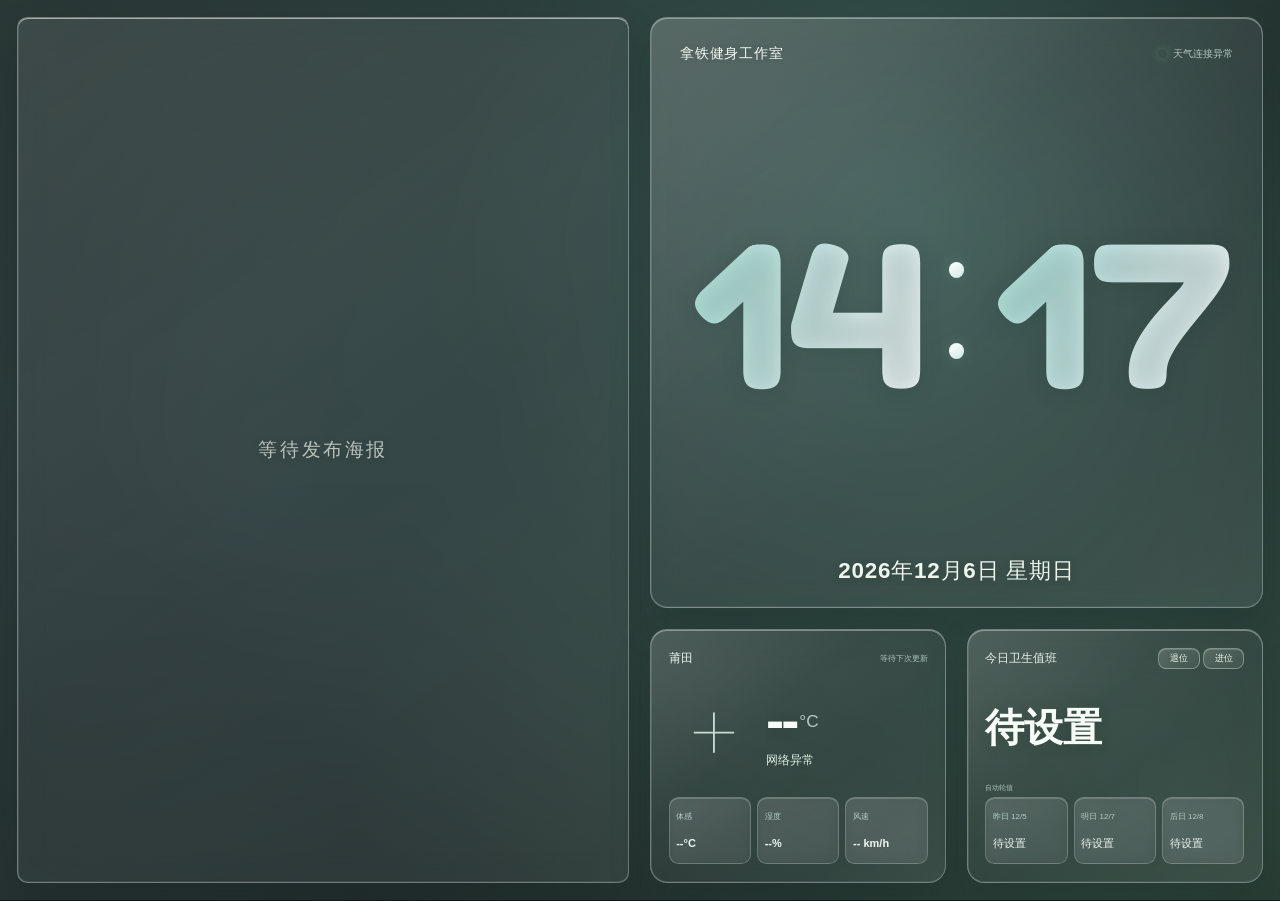
==== index.html @ dfe9157a "Add files via upload Deploy Latte TV Screen V2.10.6" ====
<!doctype html>
<html lang="zh-CN">
<head>
<meta charset="utf-8">
<meta name="viewport" content="width=device-width,initial-scale=1,viewport-fit=cover">
<meta name="theme-color" content="#000000">
<title>拿铁健身工作室 · V2.10.6 GitHub版</title>
<style>
    @font-face {
      font-family: "Fredoka Embedded";
      src: url("[data-uri]") format("truetype-variations");
      font-style: normal;
      font-weight: 300 700;
      font-display: block;
    }
:root {
 --bg:#000; --panel:#0e0e11; --raised:#111114; --surface:#1a1a1e;
 --line:rgba(245,245,247,.09); --text:#f0f0f3; --secondary:#b5b5be;
 --muted:#797982; --success:#30d158; --blue-soft:#50a5ff;
 --outer-pad:clamp(12px,1.35vw,24px); --screen-gap:clamp(16px,1.65vw,24px); --card-radius:clamp(10px,1.35vw,26px);
}
* {box-sizing:border-box}
html,body {width:100%;height:100%;margin:0;background:var(--bg);color:var(--text);overflow:hidden;font-family:-apple-system,BlinkMacSystemFont,'SF Pro Display','PingFang SC','Microsoft YaHei',Arial,sans-serif;font-variant-numeric:tabular-nums;-webkit-font-smoothing:antialiased;}
/* Grid columns avoid WebView flex sizing swallowing the poster-to-clock gap. */
.screen {height:100vh;width:100vw;display:grid;grid-template-columns:var(--poster-column,37%) minmax(0,1fr);gap:var(--screen-gap);padding:var(--outer-pad);overflow:hidden;background:#000}
.poster-panel {width:100%;height:100%;min-width:0;min-height:0;position:relative;overflow:hidden;background:#0d0d10;border:1px solid rgba(246,246,250,.17);border-radius:clamp(9px,.82vw,16px)}
.poster-panel::after {content:"";position:absolute;inset:0;pointer-events:none;border-radius:inherit;box-shadow:inset 0 0 0 1px rgba(255,255,255,.015)}
.poster-image{display:none;width:100%;height:100%;object-fit:contain;object-position:center;background:#09090b}
.poster-empty{width:100%;height:100%;display:flex;align-items:center;justify-content:center;font-size:clamp(13px,1.45vw,24px);font-weight:400;letter-spacing:.14em;color:#66666e}
.dashboard {flex:1;min-width:0;min-height:0;display:grid;grid-template-rows:minmax(0,7fr) minmax(0,3fr);gap:var(--screen-gap);padding:0;}
.panel{min-width:0;min-height:0;overflow:hidden;border-radius:var(--card-radius);background:var(--raised);border:1px solid var(--line);box-shadow:inset 0 1px 0 rgba(255,255,255,.02)}
.time-panel{display:grid;grid-template-rows:minmax(27px,auto) minmax(0,1fr) minmax(26px,auto);gap:clamp(4px,.75vh,12px);padding:clamp(13px,1.7vw,34px) clamp(12px,2.25vw,43px);background:radial-gradient(ellipse at 40% 46%,rgba(27,105,219,.11),transparent 57%),linear-gradient(143deg,#090d15 0%,#030407 100%);border-color:rgba(97,175,255,.17)}
.time-head{display:flex;align-items:center;justify-content:space-between;gap:6px;min-width:0;min-height:0}
.brand{font-size:clamp(12px,1.12vw,22px);font-weight:580;letter-spacing:.04em;white-space:nowrap;overflow:hidden;text-overflow:ellipsis;color:#dde4ee}
.status{display:flex;align-items:center;justify-content:flex-end;gap:clamp(5px,.5vw,11px);min-width:0;color:#989ca6;font-size:clamp(9px,.79vw,15px);white-space:nowrap}
.status-dot{width:clamp(7px,.67vw,13px);height:clamp(7px,.67vw,13px);min-width:clamp(7px,.67vw,13px);min-height:clamp(7px,.67vw,13px);display:block;flex:0 0 auto;border-radius:50%;background:var(--success)}
.clock-display{min-width:0;min-height:0;height:100%;width:100%;display:grid;grid-template-columns:minmax(0,1fr) clamp(14px,3.6vw,60px) minmax(0,1fr);align-items:center;gap:clamp(1px,.25vw,8px)}
.fit-box {min-height:0;min-width:0;display:flex;align-items:center;overflow:hidden}
.clock-number-box{height:100%;justify-content:center;overflow:visible}
.clock-number{font-family:'Fredoka Embedded','Arial Rounded MT Bold',Arial,sans-serif;font-weight:700;font-variation-settings:"wdth" 118,"wght" 700;letter-spacing:0;line-height:.88;padding:.04em .055em;-webkit-background-clip:text;background-clip:text;-webkit-text-fill-color:transparent;text-shadow:0 0 25px rgba(63,161,255,.08);font-feature-settings:"tnum" 1,"kern" 0}
.clock-hour{background-image:linear-gradient(110deg,#2d7cfe 9%,#55b2ff 64%,#a0efff 100%)}
.clock-minute{background-image:linear-gradient(110deg,#2c7bfb 5%,#499fff 62%,#9cecff 100%)}
.clock-colon{height:32%;min-height:32px;display:flex;flex-direction:column;align-items:center;justify-content:space-around;gap:10px;overflow:visible;align-self:center}
.clock-colon span{--s:clamp(8px,1.23vw,25px);width:var(--s);height:var(--s);min-width:var(--s);min-height:var(--s);display:block;flex:0 0 var(--s);border-radius:50%;background:linear-gradient(140deg,#fff 5%,#d6f6ff 50%,#80dbff 100%);box-shadow:0 0 15px rgba(99,210,255,.16)}
.time-date{min-width:0;min-height:0;display:flex;align-items:flex-end;justify-content:center}
.date-line{font-size:clamp(14px,1.75vw,36px);font-weight:550;color:#c7cdd8;white-space:nowrap;letter-spacing:.035em;text-align:center}
.bottom-grid{display:grid;min-width:0;min-height:0;grid-template-columns:minmax(0,1fr) minmax(0,1fr);gap:var(--screen-gap)}
.weather-panel,.duty-panel{display:grid;min-width:0;min-height:0;padding:clamp(10px,1.35vw,26px);background:#111114}
.weather-panel{grid-template-rows:minmax(21px,21px) minmax(0,1fr) minmax(47px,31%);gap:4px}
.weather-head{display:flex;align-items:center;justify-content:space-between;min-width:0;gap:6px}
.city{font-size:clamp(10px,.96vw,18px);color:#c7c7ce;font-weight:540;white-space:nowrap}
.weather-update{font-size:clamp(7px,.64vw,12px);color:var(--muted);white-space:nowrap}
.weather-body{display:grid;min-width:0;min-height:0;grid-template-columns:minmax(36px,.72fr) minmax(0,1.28fr);gap:clamp(3px,.5vw,15px);align-items:center;overflow:hidden}
.weather-symbol{height:100%;display:grid;place-items:center;min-width:0;min-height:0;color:#ced2de;opacity:.90}
.weather-symbol svg{height:clamp(33px,5.4vw,100px);max-height:90%;width:90%;display:block;stroke:currentColor;fill:none;stroke-width:1.65;stroke-linecap:round;stroke-linejoin:round;vector-effect:non-scaling-stroke}
.weather-primary{min-width:0;min-height:0;display:grid;grid-template-rows:minmax(0,1.4fr) minmax(18px,.6fr)}
.temperature-row{display:flex;gap:clamp(2px,.2vw,5px);min-width:0;min-height:0;align-items:center;overflow:hidden}
.temperature-box{min-width:0;min-height:0;height:100%;flex:0 1 auto;overflow:visible}
.temperature{font-size:clamp(32px,4.25vw,90px);font-weight:650;letter-spacing:-.05em;white-space:nowrap;line-height:1;color:#eeeef2}
.temp-unit-box{height:100%;min-width:0;align-items:center;overflow:visible}
.temp-unit{font-size:clamp(11px,1.34vw,25px);color:#90909b}
.weather-text-box{align-items:center;overflow:visible}
.weather-text{font-size:clamp(10px,.95vw,18px);font-weight:530;white-space:nowrap;color:#d3d3d8}
.weather-meta{min-width:0;min-height:0;display:grid;grid-template-columns:repeat(3,minmax(0,1fr));gap:clamp(4px,.48vw,11px)}
.meta-card,.next-card{background:#1a1a1e;border:1px solid rgba(255,255,255,.055);border-radius:clamp(7px,.75vw,15px);min-width:0;min-height:0;overflow:hidden}
.meta-card{display:grid;grid-template-rows:1fr 1.15fr;gap:1px;padding:clamp(4px,.52vw,11px)}
.meta-title-box,.meta-value-box,.next-day-box,.next-name-box{min-width:0;min-height:0;align-items:center;overflow:visible}
.meta-title,.next-day{color:#898992;white-space:nowrap;font-size:clamp(6px,.62vw,11px);line-height:1}
.meta-value,.next-name{color:#e7e7eb;white-space:nowrap;font-weight:590;font-size:clamp(8px,.86vw,15px);line-height:1}
.duty-panel{grid-template-rows:minmax(21px,21px) minmax(0,1fr) minmax(47px,31%);gap:4px}
.duty-head{min-width:0;min-height:0;display:grid;grid-template-columns:minmax(0,1fr) minmax(86px,.39fr);gap:clamp(4px,.55vw,10px);align-items:center}
.duty-label-box{overflow:visible;align-items:center}
.duty-label{font-size:clamp(9px,.9vw,17px);white-space:nowrap;color:#c4c4cc;font-weight:540}
.duty-control-box{height:100%;width:100%}
.duty-controls{width:100%;height:100%;display:grid;grid-template-columns:repeat(2,minmax(0,1fr));gap:clamp(3px,.25vw,6px);align-items:center}
.duty-btn{width:100%;min-width:0;height:clamp(19px,2.4vh,31px);border:1px solid rgba(255,255,255,.12);border-radius:clamp(6px,.62vw,12px);background:rgba(255,255,255,.05);color:#b9b9c1;font-family:inherit;font-size:clamp(9px,.72vw,13px);font-weight:540;line-height:1;white-space:nowrap;cursor:pointer}
.duty-btn:focus-visible,.duty-btn:focus{outline:2px solid #469dff;outline-offset:1px;background:#1e2b3c}
.duty-center{min-width:0;min-height:0;display:grid;grid-template-rows:minmax(0,1fr) minmax(10px,auto)}
.duty-name-box{overflow:visible;align-items:center}
.duty-name{font-size:clamp(27px,3.05vw,66px);font-weight:640;color:#f1f1f3;white-space:nowrap;line-height:1}
.duty-mode-box{overflow:visible;align-items:center}
.duty-mode{font-size:clamp(7px,.58vw,11px);color:var(--muted);white-space:nowrap}
.duty-next{min-width:0;min-height:0;display:grid;grid-template-columns:repeat(3,minmax(0,1fr));gap:clamp(4px,.4vw,9px)}
.next-card{display:grid;grid-template-rows:1fr 1.15fr;gap:1px;padding:clamp(4px,.52vw,11px)}


.rotation-line{min-width:0;min-height:0;display:flex;align-items:center;color:#777983;font-size:clamp(7px,.55vw,10px);white-space:nowrap;overflow:hidden;text-overflow:ellipsis}
/* Fit original data-fit nodes without assuming aspect-ratio support on Android TV. */
[data-fit]{display:block;max-width:100%;line-height:1;white-space:nowrap}
.settings-overlay[hidden]{display:none!important}
.settings-overlay{position:fixed;z-index:99;inset:0;background:rgba(0,0,0,.68);display:flex;align-items:center;justify-content:center;backdrop-filter:blur(5px)}
.settings-dialog{width:min(460px,80vw);padding:26px;border:1px solid #3d3e49;border-radius:22px;background:#17171c;box-shadow:0 18px 70px #000d;display:grid;gap:11px}
.settings-title{font-size:23px;font-weight:650;margin-bottom:9px}.settings-subtitle{color:#93939c;font-size:13px;line-height:1.6;margin:0 0 8px}
.settings-btn{font:inherit;color:#eeeef3;background:#24252b;border:1px solid #3b3c45;border-radius:12px;padding:13px 12px;font-size:17px;cursor:pointer;text-align:center}
.settings-btn:focus-visible,.settings-btn:focus{outline:2px solid #499eff;background:#1c344c}
#posterUpload{position:absolute;opacity:0;pointer-events:none;width:1px;height:1px}
.preview-handle{position:fixed;z-index:20;top:10px;right:10px;opacity:0;transition:opacity .18s;pointer-events:none;border:1px solid #56606c;background:#1d2633ee;color:#e9f1ff;font:500 12px inherit;border-radius:8px;padding:8px 12px;cursor:pointer}
body:hover .preview-handle, .preview-handle:focus{opacity:1;pointer-events:auto}
.toast{position:fixed;z-index:120;left:50%;bottom:22px;transform:translateX(-50%);padding:10px 17px;background:#25252c;color:#fff;border:1px solid #4e4e57;border-radius:10px;font-size:13px;opacity:0;pointer-events:none;transition:opacity .2s}.toast.visible{opacity:1}
@media(max-height:640px){
.dashboard{grid-template-rows:minmax(0,7fr) minmax(0,3fr)}
.weather-panel,.duty-panel{padding:clamp(7px,.95vw,14px)}
.weather-panel{grid-template-rows:21px minmax(0,1fr) minmax(47px,31%);gap:4px}
.duty-panel{grid-template-rows:21px minmax(0,1fr) minmax(47px,31%);gap:4px}
.time-panel{padding:clamp(11px,1.2vw,16px) clamp(12px,2vw,24px)}
}
@media (orientation:portrait){
  body{overflow:auto}
  .screen{width:100vw;height:56.25vw;min-height:220px}
  .poster-panel{width:calc(56.25vw * 210 / 297)}
  .dashboard{padding:0;gap:3px}
  .panel{border-radius:5px}.bottom-grid{gap:3px}
  .time-panel{padding:6px;gap:2px;grid-template-rows:12px minmax(0,1fr) 12px}
  .brand{font-size:7px}.status{font-size:6px;gap:2px}.status-dot{width:4px;height:4px;min-width:4px;min-height:4px}
  .date-line{font-size:7px}.weather-panel,.duty-panel{padding:3px;gap:1px}
  .weather-head,.duty-head{min-height:7px}.city,.duty-label{font-size:6px}.weather-update,.duty-mode,.rotation-line{font-size:5px}
  .weather-meta,.duty-next{gap:2px}.meta-card,.next-card{padding:1px;border-radius:2px}
  .meta-title,.next-day{font-size:4px}.meta-value,.next-name{font-size:6px}
  .temperature{font-size:20px}.temp-unit{font-size:7px}.weather-text{font-size:7px}
  .duty-name{font-size:16px}.duty-btn{font-size:5px;height:12px;min-height:12px;border-radius:2px}
  .clock-display{grid-template-columns:minmax(0,1fr) 7px minmax(0,1fr);gap:1px}
  .clock-colon{min-height:10px;height:32%;gap:3px}.clock-colon span{--s:4px}
  .weather-panel{grid-template-rows:8px 1fr 25px}
  .duty-panel{grid-template-rows:8px 1fr 25px}
  .weather-symbol svg{height:20px;stroke-width:2}
  .settings-dialog{width:90vw}
}


/* V2.3 TV remote focus on entire poster; focus ring appears only after arrow-key navigation. */
.poster-panel{cursor:pointer;outline:none;-webkit-tap-highlight-color:transparent}
.remote-navigating .poster-panel:focus{outline:3px solid #5da9ff;outline-offset:-4px;border-color:#76bbff;box-shadow:inset 0 0 0 2px #173c66}
.remote-navigating .duty-btn:focus{outline:2px solid #5da9ff;outline-offset:1px}
/* V2.4: explicitly painted selection ring for TCL old WebView.
   Native :focus outlines can vanish or be clipped by overflow:hidden. */
.duty-btn { -webkit-appearance:none; appearance:none; outline:none !important;
  -webkit-user-select:none; user-select:none; caret-color:transparent; }
.duty-btn.tv-focused, .duty-btn:focus, .remote-navigating .duty-btn:focus {
  background:#152d48 !important;
  border:2px solid #73b9ff !important;
  color:#ffffff !important;
  box-shadow:inset 0 0 0 1px #a9d8ff, 0 0 0 1px #477fbd !important;
  outline:none !important;
}
.poster-panel.tv-focused {border:2px solid #73b9ff !important; box-shadow:inset 0 0 0 1px #a9d8ff !important;}
/* All three spacings (poster/clock, clock/bottom, weather/duty) share screen-gap. */
.weather-meta,.duty-next{grid-template-columns:repeat(3,minmax(0,1fr));gap:clamp(4px,.48vw,11px)}
.meta-card,.next-card{align-self:stretch;min-height:0}

/* TV app: poster click replaces unsupported MENU key entry. */
.preview-handle { display:none !important; }

/* ===============================================================
   V2.6 · iOS-inspired dark frosted / liquid glass visual edition.
   Visual-layer override ONLY — keep V2.5 layout, keyboard focus,
   local-network upload, duty, weather and Java bridge unchanged.
   Static layered wallpaper provides refraction cues even on TVs
   whose legacy Android WebView ignores backdrop-filter.
   =============================================================== */
:root {
  --bg:#07101f;
  --panel:rgba(155,189,238,.11);
  --raised:rgba(173,204,255,.12);
  --surface:rgba(214,229,255,.11);
  --line:rgba(235,245,255,.27);
  --text:#f7f9ff;
  --secondary:#d2d9e9;
  --muted:#9faec8;
  --blue-soft:#93c9ff;
  --success:#4be9a1;
}
html,body{background:#0a1223;color:var(--text)}
body::before{
  content:"";position:fixed;inset:0;z-index:0;pointer-events:none;
  background:
    radial-gradient(ellipse 48% 82% at 5% 18%,rgba(80,138,229,.49) 0%,rgba(57,101,166,.22) 42%,transparent 82%),
    radial-gradient(ellipse 37% 62% at 73% 12%,rgba(140,116,225,.34) 0%,rgba(95,85,174,.15) 45%,transparent 83%),
    radial-gradient(ellipse 55% 70% at 88% 93%,rgba(37,173,191,.35) 0%,rgba(44,111,160,.16) 38%,transparent 78%),
    radial-gradient(ellipse 52% 54% at 41% 107%,rgba(71,111,219,.22),transparent 77%),
    linear-gradient(120deg,#122441 0%,#10152e 48%,#0b1628 100%);
}
body::after{
  content:"";position:fixed;inset:0;z-index:0;pointer-events:none;opacity:.20;
  background:linear-gradient(127deg,rgba(255,255,255,.12),transparent 28%,rgba(255,255,255,.03) 56%,transparent 82%);
}
.screen{position:relative;z-index:1;background:transparent}
.panel,.poster-panel{
  border:1px solid rgba(238,247,255,.29);
  background:linear-gradient(142deg,rgba(239,246,255,.16),rgba(186,210,248,.085) 43%,rgba(24,43,68,.14) 100%);
  box-shadow:0 14px 32px rgba(0,5,26,.22), inset 0 1px 0 rgba(255,255,255,.35),inset 0 -1px 0 rgba(197,226,255,.09);
  -webkit-backdrop-filter:blur(14px) saturate(145%);
  backdrop-filter:blur(14px) saturate(145%);
}
.panel{position:relative}
.panel::before{
  content:"";position:absolute;inset:0;pointer-events:none;border-radius:inherit;
  background:linear-gradient(133deg,rgba(255,255,255,.12),transparent 30%,transparent 78%,rgba(180,234,255,.035));
  opacity:.7;
}
.poster-panel{
  background:linear-gradient(155deg,rgba(231,240,255,.11),rgba(113,157,212,.055) 54%,rgba(46,93,130,.09));
  border-color:rgba(242,248,255,.31);
}
.poster-panel::after{box-shadow:inset 0 1px 0 rgba(255,255,255,.35),inset 0 0 55px rgba(203,225,255,.035)}
.poster-image{background:rgba(12,24,44,.35)}
.poster-empty{color:rgba(227,238,255,.62);font-weight:450;text-shadow:0 1px 6px rgba(0,0,0,.18)}
.time-panel{
  border-color:rgba(233,248,255,.37);
  background:
    radial-gradient(ellipse 76% 65% at 28% 26%,rgba(149,201,255,.18),transparent 75%),
    linear-gradient(126deg,rgba(238,246,255,.20),rgba(108,151,217,.12) 52%,rgba(23,63,113,.13));
  box-shadow:0 14px 32px rgba(0,5,26,.24),inset 0 1px 0 rgba(255,255,255,.42),inset 0 -1px 0 rgba(193,231,255,.09);
}
.weather-panel{
  background:linear-gradient(135deg,rgba(231,246,255,.17),rgba(109,166,206,.085) 58%,rgba(25,69,105,.13));
}
.duty-panel{
  background:linear-gradient(135deg,rgba(237,241,255,.16),rgba(151,144,210,.085) 58%,rgba(45,60,111,.12));
}
.brand{color:#f4f9ff;text-shadow:0 1px 9px rgba(7,12,34,.14)}
.status{color:#b4c4da}
.status-dot{background:#4be9a1;box-shadow:0 0 8px rgba(93,247,192,.24)}
.clock-hour{
  background-image:linear-gradient(118deg,#69a7ff 1%,#99d2ff 55%,#dafaff 100%);
}
.clock-minute{
  background-image:linear-gradient(118deg,#69b9ff 4%,#80c8ff 56%,#caf6ff 100%);
}
.clock-number{text-shadow:0 0 30px rgba(116,180,250,.12)}
.clock-colon span{
  background:linear-gradient(145deg,#fff 7%,#daf8ff 55%,#9bd9ff 100%);
  box-shadow:0 0 15px rgba(141,222,255,.29);
}
.date-line{color:#e0eafa}
.city,.duty-label{color:#e5edf9}
.weather-update,.duty-mode,.rotation-line{color:#aabbd5}
.weather-symbol{color:#e4eeff}
.temperature,.duty-name{color:#f9fbff;text-shadow:0 1px 12px rgba(7,21,48,.18)}
.temp-unit{color:#bfcee3}
.weather-text{color:#dfeafa}
.meta-card,.next-card{
  background:linear-gradient(145deg,rgba(235,244,255,.19),rgba(199,219,255,.085));
  border-color:rgba(244,249,255,.22);
  box-shadow:inset 0 1px 0 rgba(255,255,255,.17);
}
.meta-title,.next-day{color:#bed0e9}
.meta-value,.next-name{color:#f7faff}
.duty-btn{
  background:linear-gradient(160deg,rgba(228,244,255,.20),rgba(166,201,238,.08));
  border-color:rgba(240,248,255,.29);
  color:#eef5ff;
  box-shadow:inset 0 1px 0 rgba(255,255,255,.14);
}
/* Preserve the V2.4 focus selectors and their !important rules. */
.settings-overlay{background:rgba(3,10,24,.48);-webkit-backdrop-filter:blur(9px);backdrop-filter:blur(9px)}
.settings-dialog{
  background:linear-gradient(145deg,rgba(49,75,111,.94),rgba(24,40,65,.97));
  border-color:rgba(242,250,255,.31);
  box-shadow:0 24px 72px rgba(0,4,22,.55),inset 0 1px 0 rgba(255,255,255,.22);
  -webkit-backdrop-filter:blur(16px);backdrop-filter:blur(16px);
}
.settings-title{color:#f8fbff}
.settings-subtitle{color:#c2d0e4}
.settings-btn{background:rgba(204,230,255,.16);color:#fff;border-color:rgba(228,246,255,.24)}
.toast{background:rgba(37,67,110,.93);border-color:rgba(234,246,255,.3)}
/* End V2.6 visual layer. */


/* ===============================================================
   V2.8 · RonDesignLab-inspired atmospheric glass
   VISUAL OVERRIDES ONLY. All V2.5 Java and JS logic remains intact.
   Optical goal: restrained sage / grey spatial glass rather than
   artificial purple neon or low-contrast blue glass.
   =============================================================== */
:root{
  --bg:#142729;
  --panel:rgba(178,198,191,.105);
  --raised:rgba(185,204,197,.11);
  --surface:rgba(189,211,202,.13);
  --line:rgba(239,248,241,.29);
  --text:#f3f7f2;
  --secondary:#d0dad7;
  --muted:#a8b8b7;
  --blue-soft:#a2d9e6;
  --success:#87e3b4;
}
html,body{background:#102427!important;color:#f1f6f3}
body::before{
  content:"";position:fixed;inset:0;z-index:0;pointer-events:none;
  background:url("[data-uri]") center center / cover no-repeat;
  filter:none;
}
body::after{
  content:"";position:fixed;inset:0;z-index:0;pointer-events:none;
  opacity:1;
  background:
    radial-gradient(ellipse 53% 63% at 47% 25%,rgba(233,243,221,.035),transparent 76%),
    linear-gradient(90deg,rgba(6,22,25,.12),transparent 38%,rgba(4,22,23,.11) 100%),
    linear-gradient(180deg,rgba(9,23,26,.11),transparent 46%,rgba(3,20,23,.30));
}
.screen{position:relative;z-index:1;background:transparent}
.panel,.poster-panel{
  background:linear-gradient(135deg,rgba(225,238,227,.16) 0%,rgba(184,207,199,.09) 38%,rgba(80,112,113,.065) 72%,rgba(209,228,210,.105) 100%) !important;
  border:1px solid rgba(228,244,231,.31) !important;
  box-shadow:0 21px 42px rgba(2,15,17,.18),inset 0 1px 0 rgba(250,255,246,.36),inset 1px 0 0 rgba(243,255,236,.11),inset 0 -1px 0 rgba(219,237,232,.08) !important;
  -webkit-backdrop-filter:blur(19px) saturate(93%) brightness(1.03);
  backdrop-filter:blur(19px) saturate(93%) brightness(1.03);
}
.panel::before{
  background:linear-gradient(138deg,rgba(252,255,250,.12),rgba(255,255,255,0) 38%,transparent 77%,rgba(213,245,225,.045));
  opacity:.68;
}
.poster-panel,.time-panel,.weather-panel,.duty-panel{
  background:linear-gradient(140deg,rgba(221,238,227,.164),rgba(178,205,200,.086) 48%,rgba(132,164,150,.085)) !important;
}
.poster-panel::after{box-shadow:inset 0 1px 0 rgba(255,255,255,.30),inset 0 0 55px rgba(220,255,225,.015)}
.poster-image{background:rgba(18,37,35,.48)}
.poster-empty{color:rgba(235,242,232,.72);font-weight:410;text-shadow:0 1px 9px rgba(2,19,18,.15)}
.time-panel{border-color:rgba(238,251,238,.38)!important}
.brand{color:#f4f8f1;letter-spacing:.052em;text-shadow:0 1px 12px rgba(3,24,22,.18)}
.status{color:#b2c7bd}
.status-dot{background:#83dfb4;box-shadow:0 0 9px rgba(112,229,176,.30)}
.clock-hour{background-image:linear-gradient(114deg,#8ebad3 0%,#c8f0ee 52%,#f2fff7 100%)}
.clock-minute{background-image:linear-gradient(110deg,#9bcee2 0%,#c7e4e4 49%,#e7faf0 100%)}
.clock-number{text-shadow:0 3px 22px rgba(3,38,34,.15)}
.clock-colon span{background:linear-gradient(148deg,#fff 5%,#def1e7 68%,#a3d4cd);box-shadow:0 0 16px rgba(202,250,226,.15)}
.date-line{color:#eff5ed;text-shadow:0 1px 9px rgba(11,31,26,.20)}
.city,.duty-label{color:#e4f1e9}
.weather-update,.duty-mode,.rotation-line{color:#aec5bd}
.weather-symbol{color:#dbeee6}
.temperature,.duty-name{color:#f7fcf6;text-shadow:0 2px 14px rgba(5,34,29,.20)}
.temp-unit{color:#b5cdc5}
.weather-text{color:#dcece1}
.meta-card,.next-card{
  background:linear-gradient(135deg,rgba(239,251,241,.135),rgba(213,237,217,.053)) !important;
  border:1px solid rgba(234,251,236,.24) !important;
  box-shadow:inset 0 1px 0 rgba(254,255,249,.20) !important;
  -webkit-backdrop-filter:blur(6px) saturate(92%);
  backdrop-filter:blur(6px) saturate(92%);
}
.meta-title,.next-day{color:#b4cdc4}
.meta-value,.next-name{color:#f1f7f2}
.duty-btn{
  background:linear-gradient(148deg,rgba(244,254,244,.17),rgba(207,234,226,.07)) !important;
  border:1px solid rgba(240,255,240,.33) !important;
  color:#edf9f0;
  box-shadow:inset 0 1px 0 rgba(255,255,255,.17) !important;
}
/* restore robust remote-control focus indications */
.duty-btn.tv-focused,.duty-btn:focus,.remote-navigating .duty-btn:focus{
  background:rgba(21,72,78,.73) !important;
  border:2px solid #cbf6e7 !important;
  color:#fff !important;
  box-shadow:inset 0 0 0 1px rgba(237,255,246,.55),0 0 0 2px rgba(97,217,190,.45) !important;
}
.poster-panel.tv-focused,.remote-navigating .poster-panel:focus{
  border:2px solid #cef7e6 !important;
  box-shadow:inset 0 0 0 2px rgba(63,193,169,.52),0 0 0 2px rgba(151,239,208,.38) !important;
}
.settings-overlay{background:rgba(4,24,25,.46);-webkit-backdrop-filter:blur(10px);backdrop-filter:blur(10px)}
.settings-dialog{
  background:linear-gradient(140deg,rgba(82,112,108,.93),rgba(44,73,72,.96)) !important;
  border-color:rgba(235,251,236,.35);
  box-shadow:0 22px 60px rgba(2,15,17,.4),inset 0 1px 0 rgba(255,255,255,.3);
  -webkit-backdrop-filter:blur(22px) saturate(90%);
  backdrop-filter:blur(22px) saturate(90%);
}
.settings-title{color:#f8fcf8}
.settings-subtitle{color:#d1e2d8}
.settings-btn{background:rgba(224,245,226,.13);border-color:rgba(231,251,232,.31);color:#fff}
.toast{background:rgba(36,79,79,.91);border-color:rgba(224,249,226,.26)}
/* End V2.8 material system */


/* ==========================================================
   V2.9: poster-aware atmospheric color and clock glass tint.
   This is a visual-only layer. HTML layout and widgets are unchanged.
   No continuously animated filters or wallpaper downloads.
   ========================================================== */
:root {
  --v29-base:#193234;
  --v29-deep:#101c20;
  --v29-glow-a:91,149,144;
  --v29-glow-b:129,170,162;
  --v29-glow-c:76,132,139;
  --v29-clock-start:#a1c2cb;
  --v29-clock-middle:#d3eee8;
  --v29-clock-end:#f7fff4;
  --v29-clock-colon:#e7f6e9;
}
html,body { background:var(--v29-deep) !important; }
body::before {
  background:
    radial-gradient(ellipse 55% 80% at 14% 22%,rgba(var(--v29-glow-a),.86),transparent 74%),
    radial-gradient(ellipse 57% 75% at 80% 75%,rgba(var(--v29-glow-b),.57),transparent 78%),
    radial-gradient(ellipse 45% 56% at 82% 2%,rgba(var(--v29-glow-c),.54),transparent 78%),
    radial-gradient(ellipse 57% 53% at 48% 113%,rgba(var(--v29-glow-a),.24),transparent 78%),
    linear-gradient(133deg,var(--v29-base),var(--v29-deep));
  background-size:cover;
  background-repeat:no-repeat;
}
body::after {
  opacity:.22;
  background:
    radial-gradient(ellipse 49% 62% at 49% 27%,rgba(255,255,255,.13),transparent 78%),
    linear-gradient(114deg,rgba(255,255,255,.09),transparent 31%,rgba(255,255,255,.04) 53%,transparent 88%);
}
/* Neutral material, not dyed by the poster; only the atmosphere and clock react. */
.poster-panel,.time-panel,.weather-panel,.duty-panel{
  background:linear-gradient(140deg,rgba(245,246,249,.145),rgba(217,221,227,.072) 48%,rgba(193,199,207,.09)) !important;
  border-color:rgba(244,247,250,.34) !important;
}
.time-panel { background:linear-gradient(147deg,rgba(247,250,253,.20),rgba(212,218,224,.080) 52%,rgba(174,188,200,.095)) !important; }
.meta-card,.next-card{
  background:linear-gradient(140deg,rgba(250,249,252,.145),rgba(240,239,246,.047)) !important;
  border-color:rgba(246,248,249,.22) !important;
}
.clock-hour,.clock-minute{
  background-image:linear-gradient(116deg,var(--v29-clock-start) 2%,var(--v29-clock-middle) 54%,var(--v29-clock-end) 100%) !important;
}
.clock-colon span{
  background:linear-gradient(140deg,#fff 2%,var(--v29-clock-colon) 87%) !important;
}
/* End V2.9 */


/* V2.9.1 — TCL WebView compatibility fixes
   1. Show the generated atmosphere in a real HTML element, not a pseudo-element.
   2. Make glass cards neutral/translucent enough for visible color.
   3. Fill the A4 poster viewport with a proportional CENTER CROP.
*/
html,body { background:#162528 !important; }
body::before,body::after {display:none !important;content:none !important;}
#posterAtmosphere,#posterAtmosphereNext {
  position:fixed;left:0;top:0;width:100%;height:100%;z-index:0;
  pointer-events:none; background:linear-gradient(135deg,#274743,#152b2b);
  background-repeat:no-repeat;background-size:100% 100%;
}
#posterAtmosphereNext {opacity:0;will-change:opacity;}
/* Arrival layer opacity is animated directly to support old TCL WebView. */
.poster-panel{isolation:isolate}
.poster-panel .poster-image{
  position:absolute !important; inset:0;
  width:100% !important; height:100% !important;
  display:none; object-fit:cover !important; object-position:center !important;
  transform:translate3d(0,0,0); transition:none;
  will-change:transform; backface-visibility:hidden;
}
.poster-panel .poster-image.slide-moving{
  transition:transform 820ms cubic-bezier(.22,.72,.16,1);
}
.poster-empty {position:absolute;inset:0;z-index:0;}
.poster-counter {
  position:absolute;bottom:clamp(9px,1.5vw,26px);right:clamp(9px,1.5vw,26px);
  z-index:2;display:none;padding:5px 10px;border-radius:99px;
  background:rgba(20,25,34,.44);border:1px solid rgba(250,250,255,.27);
  color:rgba(255,255,255,.90);font-size:clamp(9px,.72vw,15px);
  font-weight:550;letter-spacing:.04em;pointer-events:none;
}
/* V2.10.1: single glyph tree for the live clock. Avoid cloning digits. */
.clock-number-box{position:relative;}

.screen { position:relative;z-index:1;background:transparent !important; }
.poster-image {width:100% !important;height:100% !important;object-fit:cover !important;
  object-position:center center !important;background:transparent !important;}
.poster-panel,.time-panel,.weather-panel,.duty-panel {
  background:linear-gradient(145deg,rgba(246,248,252,.095),rgba(204,216,228,.045) 56%,rgba(216,227,237,.065)) !important;
  border-color:rgba(246,247,253,.32) !important;
  -webkit-backdrop-filter:blur(13px) saturate(90%);
  backdrop-filter:blur(13px) saturate(90%);
}
.time-panel{background:linear-gradient(145deg,rgba(255,255,255,.12),rgba(207,220,235,.055) 60%,rgba(210,224,235,.065)) !important;}
.meta-card,.next-card{
  background:linear-gradient(140deg,rgba(246,247,252,.12),rgba(227,232,240,.065)) !important;
}
/* Theme gradients for clocks are set directly by JS with important priority,
   not only through CSS custom properties. */

</style>
<script src="theme-diagnostics.js"></script>
</head>
<body>
  <div id="posterAtmosphere" aria-hidden="true"></div>
  <div id="posterAtmosphereNext" aria-hidden="true"></div>
<main class="screen" id="screen">
  <section class="poster-panel" id="posterPanel" role="button" tabindex="0" aria-label="选择或更换海报，按确定键打开">
    <img class="poster-image" id="posterImage" alt="当前海报">
    <img class="poster-image" id="posterImageNext" alt="切换海报" aria-hidden="true">
    <div class="poster-empty" id="posterEmpty">等待发布海报</div>
    <div class="poster-counter" id="posterCounter" aria-hidden="true"></div>
  </section>
  <section class="dashboard">
    <article class="panel time-panel" aria-label="时间日期">
      <header class="time-head">
        <div class="brand" id="studioName">拿铁健身工作室</div>
        <div class="status"><i class="status-dot" id="statusDot" aria-hidden="true"></i><span id="statusText">实时运行</span></div>
      </header>
      <div class="clock-display">
        <div class="fit-box clock-number-box"><div class="clock-number clock-hour" id="clockHour" data-fit data-fit-group="clock" data-fit-min="20" data-fit-max="576" data-fit-width="1" data-fit-height="0.91">20</div></div>
        <div class="clock-colon" aria-hidden="true"><span></span><span></span></div>
        <div class="fit-box clock-number-box"><div class="clock-number clock-minute" id="clockMinute" data-fit data-fit-group="clock" data-fit-min="20" data-fit-max="576" data-fit-width="1" data-fit-height="0.91">45</div></div>
      </div>
      <div class="time-date"><div class="date-line" id="fullDate">2026年10月21日 星期三</div></div>
    </article>
    <section class="bottom-grid">
      <article class="panel weather-panel" aria-label="天气">
        <div class="weather-head"><div class="city" id="cityName">莆田</div><div class="weather-update" id="weatherUpdated">--:-- 更新</div></div>
        <div class="weather-body">
          <div class="weather-symbol" id="weatherSymbol" aria-hidden="true"></div>
          <div class="weather-primary">
            <div class="temperature-row"><div class="fit-box temperature-box"><div class="temperature" id="temperature">--</div></div><div class="fit-box temp-unit-box"><div class="temp-unit">°C</div></div></div>
            <div class="fit-box weather-text-box"><div class="weather-text" id="weatherText">天气加载中</div></div>
          </div>
        </div>
        <div class="weather-meta">
          <div class="meta-card"><div class="fit-box meta-title-box"><span class="meta-title">体感</span></div><div class="fit-box meta-value-box"><span class="meta-value" id="apparentTemp">--°C</span></div></div>
          <div class="meta-card"><div class="fit-box meta-title-box"><span class="meta-title">湿度</span></div><div class="fit-box meta-value-box"><span class="meta-value" id="humidity">--%</span></div></div>
          <div class="meta-card"><div class="fit-box meta-title-box"><span class="meta-title">风速</span></div><div class="fit-box meta-value-box"><span class="meta-value" id="windSpeed">-- km/h</span></div></div>
        </div>
      </article>
      <article class="panel duty-panel" aria-label="卫生值班">
        <div class="duty-head"><div class="fit-box duty-label-box"><span class="duty-label">今日卫生值班</span></div>
          <div class="fit-box duty-control-box"><div class="duty-controls" aria-label="手动调整轮值"><button class="duty-btn" id="dutyPrevBtn" type="button">退位</button><button class="duty-btn" id="dutyNextBtn" type="button">进位</button></div></div>
        </div>
        <div class="duty-center"><div class="fit-box duty-name-box"><div class="duty-name" id="dutyName">--</div></div><div class="fit-box duty-mode-box"><span class="duty-mode" id="dutyMode">自动轮值</span></div></div>
        <div class="duty-next" id="nextDuty"></div>
      </article>
    </section>
  </section>
</main>

<input type="file" multiple accept=".jpg,.jpeg,.png,image/jpeg,image/png" id="posterUpload" aria-label="上传海报预览">
<div class="settings-overlay" id="settingsOverlay" hidden>
 <div class="settings-dialog" role="dialog" aria-modal="true" aria-labelledby="settingsTitle">
    <div class="settings-title" id="settingsTitle">海报设置 · V2.10.6 GitHub版</div>
   <p class="settings-subtitle">正在读取在线发布内容。</p>
   <button class="settings-btn" id="selectPosterBtn" type="button">打开管理后台</button>
   <button class="settings-btn" id="deletePosterBtn" type="button">删除当前海报</button>
   <button class="settings-btn" id="closeSettingsBtn" type="button">返回</button>
 </div>
</div>
<div id="toast" class="toast" aria-live="polite"></div>
<script>
    "use strict";

    /* ===================== 可修改配置 ===================== */
    const CONFIG = {
      studioName: "拿铁健身工作室",
      qweatherKey: "请填写你的QWeather API KEY",
      qweatherApiHost: "请填写你的专属API Host.qweatherapi.com",
      location: "119.01,25.43",
      cityName: "莆田",
      timezone: "Asia/Shanghai",
      weatherUpdateMinutes: 10,
      weatherTimeoutMs: 12000,
      dutyRotation: ["待设置"],
      anchorDate: "2026-07-04",
      anchorPerson: "待设置"
    };
    /* ==================================================== */

    const DUTY_OFFSET_STORAGE_KEY = "latteFitnessDutyOffsetV1";
    const ONLINE_DUTY_OFFSET_KEY = "latteFitnessOnlineDutyOffsetV1";
    const originalDuty = {
      names: CONFIG.dutyRotation.slice(), anchorDate: CONFIG.anchorDate, anchorPerson: CONFIG.anchorPerson
    };
    let onlineDutyKey = "";
    let dutyManualOffset = 0;

    const ICONS = {
      sun: '<svg viewBox="0 0 64 64" aria-hidden="true"><circle cx="32" cy="32" r="11"></circle><path d="M32 6v8M32 50v8M6 32h8M50 32h8M13.6 13.6l5.7 5.7M44.7 44.7l5.7 5.7M50.4 13.6l-5.7 5.7M19.3 44.7l-5.7 5.7"></path></svg>',
      moon: '<svg viewBox="0 0 64 64" aria-hidden="true"><path d="M47 43A20 20 0 0 1 23 17a20 20 0 1 0 24 26Z"></path></svg>',
      cloud: '<svg viewBox="0 0 64 64" aria-hidden="true"><path d="M16 45h31a10 10 0 0 0 1.1-19.9A17 17 0 0 0 16.5 23 11 11 0 0 0 16 45Z"></path></svg>',
      partly: '<svg viewBox="0 0 64 64" aria-hidden="true"><circle cx="25" cy="23" r="9"></circle><path d="M25 7v6M9 23h6M13.7 11.7l4.2 4.2M36.3 11.7l-4.2 4.2M18 49h31a9 9 0 0 0 1-17.9A15 15 0 0 0 22.3 29 10 10 0 0 0 18 49Z"></path></svg>',
      fog: '<svg viewBox="0 0 64 64" aria-hidden="true"><path d="M14 35h35a9 9 0 0 0 .8-17.9A15 15 0 0 0 22 16a10 10 0 0 0-8 19ZM10 44h42M16 52h32"></path></svg>',
      drizzle: '<svg viewBox="0 0 64 64" aria-hidden="true"><path d="M15 35h34a9 9 0 0 0 .9-17.9A15 15 0 0 0 22 16a10 10 0 0 0-7 19ZM22 43l-3 7M34 43l-3 7M46 43l-3 7"></path></svg>',
      rain: '<svg viewBox="0 0 64 64" aria-hidden="true"><path d="M15 34h34a9 9 0 0 0 .9-17.9A15 15 0 0 0 22 15a10 10 0 0 0-7 19ZM22 41l-5 12M35 41l-5 12M48 41l-5 12"></path></svg>',
      snow: '<svg viewBox="0 0 64 64" aria-hidden="true"><path d="M15 32h34a9 9 0 0 0 .9-17.9A15 15 0 0 0 22 13a10 10 0 0 0-7 19ZM21 40v14M15 43l12 8M27 43l-12 8M43 40v14M37 43l12 8M49 43l-12 8"></path></svg>',
      storm: '<svg viewBox="0 0 64 64" aria-hidden="true"><path d="M15 33h34a9 9 0 0 0 .9-17.9A15 15 0 0 0 22 14a10 10 0 0 0-7 19ZM34 38l-8 11h8l-5 10 13-15h-8l5-6"></path></svg>',
      unavailable: '<svg viewBox="0 0 64 64" aria-hidden="true"><path d="M14 32h36M32 14v36"></path></svg>'
    };

    let fitFrame = 0;
    let lastDutyIso = "";

    function numberFromData(element, key, fallback) {
      const value = Number(element.dataset[key]);
      return Number.isFinite(value) ? value : fallback;
    }

    function fitText(element, container, options) {
      if (!element || !container || container.clientWidth < 1 || container.clientHeight < 1) return;

      const settings = options || {};
      const min = settings.min || numberFromData(element, "fitMin", 8);
      const max = settings.max || numberFromData(element, "fitMax", 300);
      const widthRatio = Math.min(1, Math.max(0.2, settings.widthRatio || numberFromData(element, "fitWidth", 0.94)));
      const heightRatio = Math.min(1, Math.max(0.2, settings.heightRatio || numberFromData(element, "fitHeight", 0.88)));
      const containerStyle = getComputedStyle(container);
      const innerWidth = container.clientWidth - parseFloat(containerStyle.paddingLeft) - parseFloat(containerStyle.paddingRight);
      const innerHeight = container.clientHeight - parseFloat(containerStyle.paddingTop) - parseFloat(containerStyle.paddingBottom);
      const availableWidth = Math.max(1, innerWidth * widthRatio);
      const availableHeight = Math.max(1, innerHeight * heightRatio);

      let low = min;
      let high = Math.max(min, max);
      let best = min;
      element.style.fontSize = high + "px";

      for (let i = 0; i < 14; i += 1) {
        const middle = (low + high) / 2;
        element.style.fontSize = middle + "px";
        const fitsWidth = element.scrollWidth <= availableWidth + 0.5;
        const fitsHeight = element.scrollHeight <= availableHeight + 0.5;

        if (fitsWidth && fitsHeight) {
          best = middle;
          low = middle;
        } else {
          high = middle;
        }
      }

      element.style.fontSize = Math.max(min, Math.floor(best * 10) / 10) + "px";
    }

    function fitAllText() {
      document.querySelectorAll("[data-fit]").forEach(function (element) {
        fitText(element, element.parentElement);
      });

      const groups = {};
      document.querySelectorAll("[data-fit-group]").forEach(function (element) {
        const groupName = element.dataset.fitGroup;
        if (!groups[groupName]) groups[groupName] = [];
        groups[groupName].push(element);
      });

      Object.keys(groups).forEach(function (groupName) {
        const group = groups[groupName];
        const sharedSize = Math.min.apply(null, group.map(function (element) {
          return parseFloat(element.style.fontSize) || 8;
        }));
        group.forEach(function (element) {
          element.style.fontSize = sharedSize + "px";
        });
      });
    }

    function fitPosterToContentHeight() {
      const screen = document.getElementById("screen");
      const poster = document.querySelector(".poster-panel");
      if (!screen || !poster) return;
      const style = window.getComputedStyle(screen);
      const innerHeight = screen.clientHeight - parseFloat(style.paddingTop || 0) - parseFloat(style.paddingBottom || 0);
      if (!(innerHeight > 0)) return;
      const posterWidth = innerHeight * (210 / 297);
      const currentWidth = parseFloat(screen.style.getPropertyValue("--poster-column") || 0);
      if (!Number.isFinite(currentWidth) || Math.abs(currentWidth - posterWidth) > 0.5) {
        screen.style.setProperty("--poster-column", posterWidth.toFixed(2) + "px");
      }
    }

    function scheduleFit() {
      cancelAnimationFrame(fitFrame);
      fitFrame = requestAnimationFrame(function () {
        fitPosterToContentHeight();
        fitAllText();
        fitFrame = 0;
      });
    }

    function pad(value) {
      return String(value).padStart(2, "0");
    }

    function getZonedParts(date) {
      const parts = new Intl.DateTimeFormat("zh-CN", {
        timeZone: CONFIG.timezone,
        year: "numeric",
        month: "2-digit",
        day: "2-digit",
        hour: "2-digit",
        minute: "2-digit",
        second: "2-digit",
        hour12: false,
        hourCycle: "h23",
        weekday: "long"
      }).formatToParts(date || new Date());

      const data = {};
      parts.forEach(function (part) {
        if (part.type !== "literal") data[part.type] = part.value;
      });
      if (data.hour === "24") data.hour = "00";
      return data;
    }

    function isoToUtcMidnight(iso) {
      const values = iso.split("-").map(Number);
      return Date.UTC(values[0], values[1] - 1, values[2]);
    }

    function addDaysIso(iso, offset) {
      const date = new Date(isoToUtcMidnight(iso) + offset * 86400000);
      return date.getUTCFullYear() + "-" + pad(date.getUTCMonth() + 1) + "-" + pad(date.getUTCDate());
    }

    function formatIsoShort(iso) {
      const values = iso.split("-").map(Number);
      return values[1] + "/" + values[2];
    }

    function normalizeDutyOffset(value) {
      const length = CONFIG.dutyRotation.length || 1;
      const number = Number(value);
      const integer = Number.isFinite(number) ? Math.trunc(number) : 0;
      return ((integer % length) + length) % length;
    }

    function readDutyManualOffset() {
      try {
        if (onlineDutyKey) {
          const saved = JSON.parse(window.localStorage.getItem(ONLINE_DUTY_OFFSET_KEY) || "null");
          return saved && saved.key === onlineDutyKey ? normalizeDutyOffset(saved.offset) : 0;
        }
        return normalizeDutyOffset(window.localStorage.getItem(DUTY_OFFSET_STORAGE_KEY));
      } catch (error) {
        return 0;
      }
    }

    function saveDutyManualOffset() {
      try {
        if (onlineDutyKey) {
          window.localStorage.setItem(ONLINE_DUTY_OFFSET_KEY, JSON.stringify({key:onlineDutyKey, offset:dutyManualOffset}));
        } else {
          window.localStorage.setItem(DUTY_OFFSET_STORAGE_KEY, String(dutyManualOffset));
        }
      } catch (error) {
        // 本地存储不可用时，本次运行仍然生效；重启后会恢复自动轮值。
      }
    }

    function getBaseDutyIndexByIsoDate(iso) {
      const rotation = CONFIG.dutyRotation;
      let anchorIndex = rotation.indexOf(CONFIG.anchorPerson);
      if (anchorIndex < 0) anchorIndex = 0;
      const diffDays = Math.round((isoToUtcMidnight(iso) - isoToUtcMidnight(CONFIG.anchorDate)) / 86400000);
      return ((anchorIndex + diffDays) % rotation.length + rotation.length) % rotation.length;
    }

    function getDutyIndexByIsoDate(iso) {
      const rotation = CONFIG.dutyRotation;
      return (getBaseDutyIndexByIsoDate(iso) + dutyManualOffset) % rotation.length;
    }

    function getDutyByIsoDate(iso) {
      const rotation = CONFIG.dutyRotation;
      return rotation[getDutyIndexByIsoDate(iso)];
    }

    function updateDutyModeLabel() {
      const mode = document.getElementById("dutyMode");
      if (!mode) return;
      const length = CONFIG.dutyRotation.length || 1;
      const offset = normalizeDutyOffset(dutyManualOffset);
      if (offset === 0) {
        mode.textContent = "自动轮值";
      } else if (offset <= Math.floor(length / 2)) {
        mode.textContent = "已进位 " + offset + " 位";
      } else {
        mode.textContent = "已退位 " + (length - offset) + " 位";
      }
    }

    window.LatteApplyDutyConfig = function (incoming) {
      const config = incoming || originalDuty;
      if (!Array.isArray(config.names) || !config.names.length ||
          config.names.indexOf(config.anchorPerson) < 0 || !/^\d{4}-\d{2}-\d{2}$/.test(config.anchorDate)) return false;
      const key = incoming ? JSON.stringify([config.names,config.anchorDate,config.anchorPerson]) : "";
      if (key === onlineDutyKey) return true;
      CONFIG.dutyRotation = config.names.slice();
      CONFIG.anchorDate = config.anchorDate;
      CONFIG.anchorPerson = config.anchorPerson;
      onlineDutyKey = key;
      dutyManualOffset = readDutyManualOffset();
      lastDutyIso = null;
      updateDutyModeLabel();
      renderClockAndDuty();
      scheduleFit();
      return true;
    };

    function shiftDuty(step) {
      dutyManualOffset = normalizeDutyOffset(dutyManualOffset + step);
      saveDutyManualOffset();
      lastDutyIso = null;
      updateDutyModeLabel();
      renderClockAndDuty();
      scheduleFit();
    }

    function createNextDutyCard(label, iso) {
      const card = document.createElement("div");
      card.className = "next-card meta-card";

      const dayBox = document.createElement("div");
      dayBox.className = "fit-box next-day-box";
      const day = document.createElement("div");
      day.className = "next-day meta-title";
      day.textContent = label + " " + formatIsoShort(iso);
      dayBox.appendChild(day);

      const nameBox = document.createElement("div");
      nameBox.className = "fit-box next-name-box";
      const name = document.createElement("div");
      name.className = "next-name meta-value";
      name.textContent = getDutyByIsoDate(iso);
      nameBox.appendChild(name);

      card.appendChild(dayBox);
      card.appendChild(nameBox);
      return card;
    }

    function renderDuty(iso) {
      if (iso === lastDutyIso) return;
      lastDutyIso = iso;
      document.getElementById("dutyName").textContent = getDutyByIsoDate(iso);

      const nextDuty = document.getElementById("nextDuty");
      nextDuty.textContent = "";
      [
        ["昨日", -1],
        ["明日", 1],
        ["后日", 2]
      ].forEach(function (item) {
        const nextIso = addDaysIso(iso, item[1]);
        nextDuty.appendChild(createNextDutyCard(item[0], nextIso));
      });
      scheduleFit();
    }

    function renderClockAndDuty() {
      const parts = getZonedParts();
      const iso = parts.year + "-" + parts.month + "-" + parts.day;
      const hour = document.getElementById("clockHour");
      const minute = document.getElementById("clockMinute");

      if (hour.textContent !== parts.hour || minute.textContent !== parts.minute) {
        hour.textContent = parts.hour;
        minute.textContent = parts.minute;
        document.getElementById("fullDate").textContent = Number(parts.year) + "年" + Number(parts.month) + "月" + Number(parts.day) + "日 " + parts.weekday;
        scheduleFit();
      }

      renderDuty(iso);
    }

    function qweatherIconName(iconCode) {
      const code = Number(iconCode);
      if (code === 100) return "sun";
      if (code === 150) return "moon";
      if ([101, 102, 151, 152].indexOf(code) >= 0) return "partly";
      if ([103, 104, 153].indexOf(code) >= 0) return "cloud";
      if ([302, 303, 304].indexOf(code) >= 0) return "storm";
      if (code >= 300 && code < 400) return code === 300 || code === 301 || code === 350 || code === 351 ? "drizzle" : "rain";
      if (code >= 400 && code < 500) return "snow";
      if (code >= 500 && code < 600) return "fog";
      return "unavailable";
    }

    function weatherNumber(value, suffix) {
      const number = Number(value);
      return Number.isFinite(number) ? Math.round(number) + (suffix || "") : "--" + (suffix || "");
    }

    function setWeatherIcon(name) {
      document.getElementById("weatherSymbol").innerHTML = ICONS[name] || ICONS.unavailable;
    }

    function setConnectionState(ok) {
      const dot = document.getElementById("statusDot");
      const text = document.getElementById("statusText");
      dot.style.background = ok ? "var(--success)" : "var(--warning)";
      text.textContent = ok ? "实时运行" : "天气连接异常";
    }

    function openMeteoWeather(code) {
      const map = {
        0: ["sun", "晴"],
        1: ["partly", "基本晴朗"],
        2: ["partly", "局部多云"],
        3: ["cloud", "阴 / 多云"],
        45: ["fog", "雾"],
        48: ["fog", "雾凇"],
        51: ["drizzle", "小毛毛雨"],
        53: ["drizzle", "毛毛雨"],
        55: ["rain", "较强毛毛雨"],
        56: ["drizzle", "冻毛毛雨"],
        57: ["rain", "强冻毛毛雨"],
        61: ["rain", "小雨"],
        63: ["rain", "中雨"],
        65: ["rain", "大雨"],
        66: ["rain", "冻雨"],
        67: ["rain", "强冻雨"],
        71: ["snow", "小雪"],
        73: ["snow", "中雪"],
        75: ["snow", "大雪"],
        77: ["snow", "雪粒"],
        80: ["drizzle", "阵雨"],
        81: ["rain", "较强阵雨"],
        82: ["storm", "强阵雨"],
        85: ["snow", "小阵雪"],
        86: ["snow", "强阵雪"],
        95: ["storm", "雷暴"],
        96: ["storm", "雷暴伴冰雹"],
        99: ["storm", "强雷暴伴冰雹"]
      };
      return map[Number(code)] || ["unavailable", "天气状态未知"];
    }

    async function requestWeatherJson(url) {
      const controller = typeof AbortController !== "undefined" ? new AbortController() : null;
      const timer = controller ? setTimeout(function () { controller.abort(); }, CONFIG.weatherTimeoutMs) : null;

      try {
        const response = await fetch(url, {
          cache: "no-store",
          signal: controller ? controller.signal : undefined
        });
        if (!response.ok) throw new Error("Weather request failed");
        return await response.json();
      } finally {
        if (timer) clearTimeout(timer);
      }
    }

    async function fetchQWeather() {
      const key = String(CONFIG.qweatherKey || "").trim();
      const host = String(CONFIG.qweatherApiHost || "").trim()
        .replace(/^https?:\/\//i, "")
        .replace(/\/+$/, "");
      const location = String(CONFIG.location || "").trim();

      if (!key || !host || !location || key.indexOf("请填写") >= 0 || host.indexOf("请填写") >= 0) {
        throw new Error("QWeather configuration is incomplete");
      }

      const url = "https://" + host + "/v7/weather/now" +
        "?location=" + encodeURIComponent(location) +
        "&lang=zh&unit=m" +
        "&key=" + encodeURIComponent(key);
      const data = await requestWeatherJson(url);
      if (String(data.code) !== "200" || !data.now) throw new Error("QWeather response error");

      return {
        icon: qweatherIconName(data.now.icon),
        text: data.now.text || "天气状态未知",
        temperature: data.now.temp,
        apparentTemperature: data.now.feelsLike,
        humidity: data.now.humidity,
        windSpeed: data.now.windSpeed
      };
    }

    async function fetchOpenMeteo() {
      const coordinates = String(CONFIG.location || "119.01,25.43").split(",").map(Number);
      const longitude = Number.isFinite(coordinates[0]) ? coordinates[0] : 119.01;
      const latitude = Number.isFinite(coordinates[1]) ? coordinates[1] : 25.43;
      const url = "https://api.open-meteo.com/v1/forecast" +
        "?latitude=" + latitude +
        "&longitude=" + longitude +
        "&current=temperature_2m,apparent_temperature,relative_humidity_2m,weather_code,wind_speed_10m" +
        "&timezone=" + encodeURIComponent(CONFIG.timezone);
      const data = await requestWeatherJson(url);
      if (!data.current) throw new Error("Open-Meteo response error");

      const weather = openMeteoWeather(data.current.weather_code);
      return {
        icon: weather[0],
        text: weather[1],
        temperature: data.current.temperature_2m,
        apparentTemperature: data.current.apparent_temperature,
        humidity: data.current.relative_humidity_2m,
        windSpeed: data.current.wind_speed_10m
      };
    }

    function renderWeatherData(weather) {
      setWeatherIcon(weather.icon);
      document.getElementById("weatherText").textContent = weather.text;
      document.getElementById("temperature").textContent = weatherNumber(weather.temperature, "");
      document.getElementById("apparentTemp").textContent = weatherNumber(weather.apparentTemperature, "°C");
      document.getElementById("humidity").textContent = weatherNumber(weather.humidity, "%");
      document.getElementById("windSpeed").textContent = weatherNumber(weather.windSpeed, " km/h");
      const parts = getZonedParts();
      document.getElementById("weatherUpdated").textContent = parts.hour + ":" + parts.minute + " 更新";
      setConnectionState(true);
    }

    async function updateWeather() {
      try {
        let weather;
        try {
          weather = await fetchQWeather();
        } catch (qweatherError) {
          weather = await fetchOpenMeteo();
        }
        renderWeatherData(weather);
      } catch (error) {
        setWeatherIcon("unavailable");
        document.getElementById("weatherText").textContent = "网络异常";
        document.getElementById("weatherUpdated").textContent = "等待下次更新";
        document.getElementById("temperature").textContent = "--";
        document.getElementById("apparentTemp").textContent = "--°C";
        document.getElementById("humidity").textContent = "--%";
        document.getElementById("windSpeed").textContent = "-- km/h";
        setConnectionState(false);
      } finally {
        scheduleFit();
      }
    }

    function initAutoFit() {
      if ("ResizeObserver" in window) {
        const observer = new ResizeObserver(scheduleFit);
        document.querySelectorAll(".panel, .screen").forEach(function (element) {
          observer.observe(element);
        });
      } else {
        window.addEventListener("resize", scheduleFit);
      }

      if (document.fonts && document.fonts.ready) {
        document.fonts.ready.then(scheduleFit);
      }
      scheduleFit();
    }

    function initDutyControls() {
      dutyManualOffset = readDutyManualOffset();
      updateDutyModeLabel();

      const prevButton = document.getElementById("dutyPrevBtn");
      const nextButton = document.getElementById("dutyNextBtn");

      if (prevButton) {
        prevButton.addEventListener("click", function () {
          shiftDuty(-1);
        });
      }

      if (nextButton) {
        nextButton.addEventListener("click", function () {
          shiftDuty(1);
        });
      }
    }


    /* ===== V2 预览与安卓原生桥接保留点 ===== */
    let posterBlobUrl = null;
    let settingsOpen = false;

    /* V2.9 adaptive palette. Default is V2.8's muted sage atmosphere.
       Browser uploads: extract from a small, same-origin canvas.
       Android TV uploads: native Bitmap extraction supplies the saved color. */
    const V29_DEFAULT_COLOR = "#739c94";
    let v29PosterRevision = 0;

    function v29Clamp(value, min, max) { return Math.min(max, Math.max(min, value)); }
    function v29HueRgb(h, s, l) {
      h = ((h % 360) + 360) % 360;
      s = v29Clamp(s,0,1); l = v29Clamp(l,0,1);
      const a = s * Math.min(l,1-l);
      function channel(n) {
        const k=(n+h/30)%12;
        return Math.round(255*(l-a*Math.max(-1,Math.min(k-3,9-k,1))));
      }
      return [channel(0),channel(8),channel(4)];
    }
    function v29RgbHsl(r,g,b) {
      r/=255;g/=255;b/=255;
      const hi=Math.max(r,g,b),lo=Math.min(r,g,b),d=hi-lo;
      let h=0,s=0,l=(hi+lo)/2;
      if (d>1e-5) {
        s=d/(1-Math.abs(2*l-1));
        if (hi===r)h=((g-b)/d)%6;
        else if(hi===g)h=(b-r)/d+2;
        else h=(r-g)/d+4;
        h=(h*60+360)%360;
      }
      return [h,s,l];
    }
    function v29CssRgb(a){return a.join(',');}
    function v29CssHex(a){return '#'+a.map(n=>v29Clamp(Math.round(n),0,255).toString(16).padStart(2,'0')).join('');}

    /* V2.10.1 stable clock palette: only TWO real clock text nodes are ever
       rendered. A prior version cloned the glyphs for a second opacity layer.
       When gallery changes interrupted an animation, callbacks skipped cleanup;
       shadows accumulated and minute changes caused two time values to overlap.
       This version interpolates only colors on the ORIGINAL nodes, never text. */
    let v210ThemeJob=0;
    let v210ThemeFrame=0;
    let v210CurrentClockStops=null;
    let v210CurrentColonEnd='#e7f6e9';
    let v210AnimationState='idle';
    let v210TargetColor=V29_DEFAULT_COLOR;
    let v210CommittedColor=V29_DEFAULT_COLOR;
    let v210TargetPosterId='';
    function v210Trace(event,data,includeState){
      if(window.LatteDiagnostics)window.LatteDiagnostics.emit(event,data,!!includeState);
    }

    function v29ThemeSpec(color) {
      const valid = typeof color === 'string' && /^#[0-9a-f]{6}$/i.test(color);
      const hex = valid ? color : V29_DEFAULT_COLOR;
      const r=parseInt(hex.slice(1,3),16),g=parseInt(hex.slice(3,5),16),b=parseInt(hex.slice(5,7),16);
      const hsl=v29RgbHsl(r,g,b),h=hsl[0],s=v29Clamp(hsl[1]*.72,.26,.60);
      function rgb(hh,ss,ll){return v29HueRgb(hh,ss,ll);}
      function hc(hh,ss,ll){return v29CssHex(rgb(hh,ss,ll));}
      function rgba(hh,ss,ll,aa){return 'rgba('+rgb(hh,ss,ll).join(',')+','+aa+')';}
      // Neutral photos must stay neutral; the colored branch's minimum
      // saturation would otherwise turn an achromatic hue (0) into pink/red.
      if(hsl[1]<.12){
        const light=hsl[2],sat=Math.min(.035,hsl[1]*.22);
        const deep=hc(h,sat,.055+light*.035),base=hc(h,sat,.12+light*.08);
        const middle=hc(h,sat,.82+light*.05);
        return {ambient:'radial-gradient(ellipse 74% 97% at 71% 23%,'+rgba(h,sat,.22+light*.09,.59)+' 0%,transparent 90%),'+
          'radial-gradient(ellipse 75% 92% at 92% 89%,'+rgba(h,sat,.20+light*.08,.49)+' 0%,transparent 86%),'+
          'linear-gradient(115deg,'+base+','+deep+')',deep:deep,
          clockColors:[hc(h,sat,.68+light*.10),middle,hc(h,sat,.95)],colonEnd:middle,
          key:hex.toLowerCase(),neutral:true};
      }
      /* Less exposed highlights than 2.10: preserve the poster hue without
         turning the whole 75-inch display into a saturated neon lightbox. */
      const base=hc(h,s*.61,.18),deep=hc(h+10,s*.49,.085);
      const ambient='radial-gradient(ellipse 74% 97% at 71% 23%,'+rgba(h,s*.92,.40,.59)+' 0%,'+rgba(h,s*.85,.32,.28)+' 48%,transparent 90%),'+
          'radial-gradient(ellipse 75% 92% at 92% 89%,'+rgba(h-18,s*.87,.37,.49)+' 0%,transparent 86%),'+
          'radial-gradient(ellipse 73% 91% at 19% 53%,'+rgba(h+26,s*.66,.30,.40)+' 0%,transparent 84%),'+
          'linear-gradient(115deg,'+base+','+deep+')';
      const start=hc(h,Math.max(.48,s*.88),.76),middle=hc(h+9,Math.max(.34,s*.68),.86);
      const end=hc(h+24,Math.max(.22,s*.40),.96);
      return {
        ambient:ambient, deep:deep,
        clockColors:[start,middle,end], colonEnd:middle,
        key:valid?hex.toLowerCase():'default'
      };
    }
    function v210ClockGradient(stops){
      return 'linear-gradient(113deg,'+stops[0]+' 0%,'+stops[1]+' 54%,'+stops[2]+' 100%)';
    }
    function v210PaintClock(stops,colonEnd){
      const bg=v210ClockGradient(stops);
      document.querySelectorAll('.clock-hour,.clock-minute').forEach(function(node){
        node.style.setProperty('background-image',bg,'important');
      });
      const colon='linear-gradient(145deg,#ffffff 4%,'+colonEnd+' 100%)';
      document.querySelectorAll('.clock-colon span').forEach(function(node){
        node.style.setProperty('background',colon,'important');
      });
      v210CurrentClockStops=stops.slice();
      v210CurrentColonEnd=colonEnd;
    }
    function v210MixHex(one,two,part){
      const a=one.match(/[0-9a-f]{2}/gi),b=two.match(/[0-9a-f]{2}/gi);
      if(!a||!b||a.length<3||b.length<3)return two;
      return '#'+[0,1,2].map(function(i){
        const start=parseInt(a[i],16),end=parseInt(b[i],16);
        return Math.round(start+(end-start)*part).toString(16).padStart(2,'0');
      }).join('');
    }
    function v210CancelPaletteTransition(){
      if(v210AnimationState!=='idle')v210Trace('theme-cancel',{job:v210ThemeJob,color:v210TargetColor},false);
      v210AnimationState='idle';
      ++v210ThemeJob;
      if(v210ThemeFrame){cancelAnimationFrame(v210ThemeFrame);v210ThemeFrame=0;}
      const layer=document.getElementById('posterAtmosphereNext');
      if(layer){layer.style.animation='none';layer.style.transition='none';layer.style.opacity='0';}
      // Repair residual nodes if an earlier version ever left clock clones.
      document.querySelectorAll('.clock-number-echo').forEach(function(node){node.remove();});
    }
    function v29ApplyTheme(color) {
      const spec=v29ThemeSpec(color);
      const layer=document.getElementById('posterAtmosphere');
      if(layer)layer.style.setProperty('background-image',spec.ambient,'important');
      document.body.style.setProperty('background-color',spec.deep,'important');
      document.documentElement.style.setProperty('background-color',spec.deep,'important');
      v210PaintClock(spec.clockColors,spec.colonEnd);
      document.documentElement.dataset.posterTheme=spec.key;
      document.documentElement.dataset.posterThemeVersion='2.10.6-github';
      v210CommittedColor=spec.key==='default'?V29_DEFAULT_COLOR:spec.key;
      v210TargetColor=v210CommittedColor;v210AnimationState='idle';
      v210Trace('theme-committed',{color:v210CommittedColor,posterId:v210TargetPosterId},true);
    }
    function v210BreatheToColor(color) {
      const spec=v29ThemeSpec(color);
      // Stop any previous rAF before creating a new transition. Existing clock
      // text remains live, even if time changes in the middle of the animation.
      v210CancelPaletteTransition();
      const token=v210ThemeJob;
      v210TargetColor=spec.key==='default'?V29_DEFAULT_COLOR:spec.key;
      v210AnimationState='transition';
      v210Trace('theme-start',{job:token,color:v210TargetColor,posterId:v210TargetPosterId},true);
      const next=document.getElementById('posterAtmosphereNext');
      if(!next){v29ApplyTheme(color);return;}
      const oldStops=(v210CurrentClockStops||v29ThemeSpec(null).clockColors).slice();
      const oldColon=v210CurrentColonEnd;
      next.style.backgroundImage=spec.ambient;
      next.style.opacity='0';
      void next.offsetWidth;
      const duration=2100;
      let started=null,lastClockPaint=-1000;
      function breatheFrame(now){
        if(token!==v210ThemeJob)return;
        if(started===null)started=now;
        const progress=v29Clamp((now-started)/duration,0,1);
        // Smooth cosine in/out has a calm breathing feel but NEVER gets
        // brighter than 100%, so colors don't flash or pulse excessively.
        const eased=(1-Math.cos(progress*Math.PI))*.5;
        next.style.opacity=String(eased);
        if(now-lastClockPaint>=38||progress>=1){
          const blend=oldStops.map(function(stop,i){return v210MixHex(stop,spec.clockColors[i],eased);});
          v210PaintClock(blend,v210MixHex(oldColon,spec.colonEnd,eased));
          lastClockPaint=now;
        }
        if(progress<1)v210ThemeFrame=requestAnimationFrame(breatheFrame);
        else {
          v210ThemeFrame=0;
          // Transfer the finished colors into the base layer, then clear the
          // arrival layer; the two layers now match so no brightness pop occurs.
          v29ApplyTheme(color);
          next.style.opacity='0';
          next.style.backgroundImage='none';
        }
      }
      v210ThemeFrame=requestAnimationFrame(breatheFrame);
    }

    function v29ExtractDominantColor(img) {
      const cvs=document.createElement('canvas'); cvs.width=48;cvs.height=48;
      const ctx=cvs.getContext('2d',{willReadFrequently:true});
      if(!ctx) return null;
      ctx.drawImage(img,0,0,48,48);
      const pixels=ctx.getImageData(0,0,48,48).data;
      const bins = new Array(24).fill(null).map(()=>({score:0,r:0,g:0,b:0,weight:0}));
      let fallback=[0,0,0,0],neutral=[0,0,0,0];
      for(let i=0;i<pixels.length;i+=4){
        const alpha=pixels[i+3]/255;if(alpha<.7)continue;
        const r=pixels[i],g=pixels[i+1],b=pixels[i+2];
        neutral[0]+=r;neutral[1]+=g;neutral[2]+=b;neutral[3]++;
        const hsl=v29RgbHsl(r,g,b),s=hsl[1],l=hsl[2];
        if(l<.14||l>.93||s<.13)continue;
        const w=(.28+Math.pow(s,.67)*1.55)*(l>.82?.77:1)*alpha;
        const index=Math.floor(hsl[0]/15)%24;
        const bin=bins[index];bin.score+=w;bin.r+=r*w;bin.g+=g*w;bin.b+=b*w;bin.weight+=w;
        fallback[0]+=r*w;fallback[1]+=g*w;fallback[2]+=b*w;fallback[3]+=w;
      }
      // Combine adjacent hue segments (prevent near-bin-border color splits).
      let best=-1,bestScore=0;
      for(let j=0;j<24;j++) {
        const score=bins[(j+23)%24].score*.36+bins[j].score+bins[(j+1)%24].score*.36;
        if(score>bestScore){bestScore=score;best=j;}
      }
      if(best<0 || fallback[3]<5) return v210NeutralColor(neutral);
      let rr=0,gg=0,bb=0,wt=0;
      for(const k of [(best+23)%24,best,(best+1)%24]) {
        const v=bins[k],w=k===best?1:.6;
        rr+=v.r*w;gg+=v.g*w;bb+=v.b*w;wt+=v.weight*w;
      }
      if(wt<5)return v210NeutralColor(neutral);
      return v29CssHex([rr/wt,gg/wt,bb/wt]);
    }
    function v210NeutralColor(sums){
      if(!sums[3])return '#808080';
      const channels=sums.slice(0,3).map(function(v){return v/sums[3];});
      const y=channels[1]+.2126*(channels[0]-channels[1])+.0722*(channels[2]-channels[1]);
      return v29CssHex(channels.map(function(v){return y+v29Clamp((v-y)*.12,-4,4);}));
    }

    /* Each entry: { src, color }. Android supplies stored palettes and sources;
       browser preview builds the same gallery locally from selected files. */
    let carouselPosters=[];
    let carouselIndex=0;
    let carouselFront=document.getElementById('posterImage');
    let carouselBack=document.getElementById('posterImageNext');
    let carouselCurrentSrc='';
    let carouselTimer=null, carouselBusy=false, carouselRevision=0;
    let diagnosticSelfTesting=false,diagnosticProductionGallery=[],diagnosticResumeSrc='';
    const CAROUSEL_INTERVAL_MS=10000;
    const SLIDE_MS=820;
    function carouselCounter(){
      const counter=document.getElementById('posterCounter');
      if(!counter)return;
      if(carouselPosters.length>1){counter.textContent=(carouselIndex+1)+' / '+carouselPosters.length;counter.style.display='block';}
      else {counter.style.display='none';}
    }
    function carouselStop(){if(carouselTimer!==null){clearInterval(carouselTimer);carouselTimer=null;}}
    function carouselStart(){
      carouselStop();
      if(carouselPosters.length>1)carouselTimer=setInterval(function(){
        if(!settingsOpen && !carouselBusy)carouselDisplay((carouselIndex+1)%carouselPosters.length,true);
      },CAROUSEL_INTERVAL_MS);
    }
    function carouselDisplay(index,animate) {
      const item=carouselPosters[index];
      if(!item)return;
      const src=item.src;
      if(carouselBusy && animate)return;
      const revision=++carouselRevision;
      v210Trace('poster-request',{index:index,id:item.id||'',color:item.color||null,animate:!!animate,revision:revision},false);
      // Prevent changing the currently visible poster if its next image fails.
      const preload=new Image();
      preload.onload=function(){
        if(revision!==carouselRevision)return;
        v210TargetPosterId=item.id||('index-'+index);
        v210Trace('poster-ready',{index:index,id:v210TargetPosterId,color:item.color||null,revision:revision},false);
        const empty=document.getElementById('posterEmpty');
        const shouldSlide=!!animate && !!carouselCurrentSrc && carouselCurrentSrc!==src;
        if(!shouldSlide){
          v210CancelPaletteTransition();
          carouselFront.classList.remove('slide-moving');
          carouselFront.style.transition='none';
          carouselFront.style.transform='translate3d(0,0,0)';
          carouselFront.src=src;
          carouselFront.style.display='block';
          carouselBack.style.display='none';
          if(empty)empty.style.display='none';
          carouselIndex=index;carouselCurrentSrc=src;
          v29ApplyTheme(item.color);
          carouselCounter();carouselStart();return;
        }
        carouselBusy=true;
        carouselBack.classList.remove('slide-moving');
        carouselFront.classList.remove('slide-moving');
        carouselBack.style.transition='none';
        carouselFront.style.transition='none';
        carouselBack.src=src;
        carouselBack.style.display='block';
        carouselBack.style.transform='translate3d(100%,0,0)';
        carouselFront.style.display='block';
        carouselFront.style.transform='translate3d(0,0,0)';
        void carouselBack.offsetWidth;
        // Inline transition:none would override the slide-moving class on WebView.
        carouselBack.style.transition='';
        carouselFront.style.transition='';
        carouselBack.classList.add('slide-moving');
        carouselFront.classList.add('slide-moving');
        requestAnimationFrame(function(){
          if(revision!==carouselRevision)return;
          carouselBack.style.transform='translate3d(0,0,0)';
          carouselFront.style.transform='translate3d(-100%,0,0)';
          v210BreatheToColor(item.color);
        });
        setTimeout(function(){
          if(revision!==carouselRevision)return;
          const old=carouselFront;
          carouselFront=carouselBack;carouselBack=old;
          carouselBack.classList.remove('slide-moving');
          carouselBack.style.transition='none';
          carouselBack.style.display='none';
          carouselBack.style.transform='translate3d(100%,0,0)';
          carouselFront.classList.remove('slide-moving');
          carouselFront.style.transition='none';
          carouselFront.style.transform='translate3d(0,0,0)';
          carouselBusy=false;carouselIndex=index;carouselCurrentSrc=src;
          v210Trace('poster-visible',{index:index,id:item.id||'',color:item.color||null},true);
          // Keep the existing 10-second interval. Restarting here would make
          // starts occur every 10.9 seconds instead of every 10 seconds.
          carouselCounter();
        },SLIDE_MS+65);
      };
      preload.onerror=function(){
        if(revision!==carouselRevision)return;
        v210Trace('poster-load-error',{index:index,id:item.id||'',color:item.color||null},true);
        showNotice('下一张海报无法读取，已跳过');
        // Keep existing image and retry the rotation cycle.
        carouselStart();
      };
      preload.src=src;
    }
    function setPosterGallery(list,showNewest) {
      carouselStop();
      carouselRevision++;
      carouselBusy=false;
      v210CancelPaletteTransition();
      // Always reset both slide elements. A pending old transition may have
      // been interrupted by gallery upload/delete, leaving both visible.
      [carouselFront,carouselBack].forEach(function(img){
        img.classList.remove('slide-moving');
        img.style.transition='none';
        img.style.transform='translate3d(0,0,0)';
      });
      const next=Array.isArray(list)?list.filter(function(o){return o && typeof o.src==='string' && o.src;}).slice(0,20):[];
      v210Trace('gallery-received',{count:next.length,showNewest:!!showNewest,
        colors:next.map(function(o){return {id:o.id||'',color:o.color||null};})},false);
      carouselPosters=next;
      if(!next.length){
        carouselCurrentSrc='';carouselIndex=0;v210TargetPosterId='';
        [carouselFront,carouselBack].forEach(function(img){img.classList.remove('slide-moving');img.style.transition='none';img.style.display='none';img.removeAttribute('src');});
        document.getElementById('posterEmpty').style.display='flex';
        // Palette transition already cancelled by setPosterGallery().
        v29ApplyTheme(null);carouselCounter();return;
      }
      let index=0;
      if(showNewest)index=next.length-1;
      else {
        const oldIndex=next.findIndex(function(e){return e.src===carouselCurrentSrc;});
        if(oldIndex>=0)index=oldIndex;
      }
      carouselDisplay(index,false);
    }
    window.LatteSetPosters=function(list,showNewest){
      diagnosticProductionGallery=Array.isArray(list)?list.slice(0,20):[];
      if(!diagnosticSelfTesting)setPosterGallery(list,showNewest);
      else v210Trace('production-gallery-buffered',{count:diagnosticProductionGallery.length},false);
      return {accepted:diagnosticProductionGallery.length,mode:diagnosticSelfTesting?'temporary-selftest':'production',
        revision:carouselRevision};
    };
    window.LatteStartThemeSelfTest=function(list){
      if(!Array.isArray(list)||list.length!==3)return false;
      if(!diagnosticSelfTesting){diagnosticResumeSrc=carouselCurrentSrc;diagnosticProductionGallery=carouselPosters.slice();}
      diagnosticSelfTesting=true;carouselCurrentSrc='';
      document.getElementById('deletePosterBtn').disabled=true;
      if(window.LatteSetDiagnosticMode)window.LatteSetDiagnosticMode(true);
      setPosterGallery(list,false);v210Trace('selftest-start',{count:list.length},false);return true;
    };
    window.LatteStopThemeSelfTest=function(){
      if(!diagnosticSelfTesting)return;
      diagnosticSelfTesting=false;carouselCurrentSrc=diagnosticResumeSrc;
      document.getElementById('deletePosterBtn').disabled=false;
      setPosterGallery(diagnosticProductionGallery,false);v210Trace('selftest-stop',{},false);
    };
    window.LatteGetThemeState=function(){
      const current=carouselPosters[carouselIndex]||{},next=carouselPosters.length?carouselPosters[(carouselIndex+1)%carouselPosters.length]:{};
      const layer=document.getElementById('posterAtmosphere'),arrival=document.getElementById('posterAtmosphereNext');
      const hour=document.getElementById('clockHour'),minute=document.getElementById('clockMinute');
      const computed=layer?getComputedStyle(layer):null,arrived=arrival?getComputedStyle(arrival):null;
      const hourStyle=hour?getComputedStyle(hour):null,screen=document.getElementById('screen');
      const screenStyle=screen?getComputedStyle(screen):null;
      const bounds=layer&&layer.getBoundingClientRect?layer.getBoundingClientRect():null;
      const spec=v29ThemeSpec(v210TargetColor);
      return {version:'2.10.6 GitHub',selfTest:diagnosticSelfTesting,index:carouselIndex,count:carouselPosters.length,
        posterId:current.id||'',targetId:v210TargetPosterId,nextId:next.id||'',currentColor:current.color||null,
        targetColor:v210TargetColor,committedColor:v210CommittedColor,nextColor:next.color||null,
        animation:v210AnimationState,job:v210ThemeJob,revision:carouselRevision,busy:carouselBusy,
        themeKey:document.documentElement.dataset.posterTheme||'',background:computed?computed.backgroundImage:'missing',
        inlineBackground:layer?layer.style.getPropertyValue('background-image'):'missing',
        backgroundPriority:layer?layer.style.getPropertyPriority('background-image'):'missing',
        layerDisplay:computed?computed.display:'missing',layerOpacity:computed?computed.opacity:'missing',
        layerZIndex:computed?computed.zIndex:'missing',arrivalBackground:arrived?arrived.backgroundImage:'missing',
        layerBounds:bounds?{left:bounds.left,top:bounds.top,width:bounds.width,height:bounds.height}:null,
        screenBackground:screenStyle?screenStyle.backgroundImage:'missing',
        screenBackgroundColor:screenStyle?screenStyle.backgroundColor:'missing',
        bodyBackgroundColor:getComputedStyle(document.body).backgroundColor,
        arrivalOpacity:arrived?arrived.opacity:'missing',expectedBackground:spec.ambient,
        clock:hourStyle?hourStyle.backgroundImage:'missing',minuteClock:minute?getComputedStyle(minute).backgroundImage:'missing',
        clockBackgroundClip:hourStyle?(hourStyle.webkitBackgroundClip||hourStyle.backgroundClip||'unknown'):'missing',
        clockTextFill:hourStyle?(hourStyle.webkitTextFillColor||hourStyle.color||'unknown'):'missing',
        clockStops:v210CurrentClockStops,expectedClock:v210ClockGradient(spec.clockColors),
        clockNodes:document.querySelectorAll('.clock-number').length,echoNodes:document.querySelectorAll('.clock-number-echo').length,
        gradientSupported:window.CSS&&typeof window.CSS.supports==='function'?window.CSS.supports('background-image',spec.ambient):'unknown',
        viewport:{width:window.innerWidth,height:window.innerHeight,devicePixelRatio:window.devicePixelRatio},
        colors:carouselPosters.map(function(o){return {id:o.id||'',color:o.color||null};})};
    };
    window.LatteSetPosterUrl=function(src){
      if(src)window.LatteSetPosters([{src:src,color:V29_DEFAULT_COLOR}],true);
      else window.LatteSetPosters([]);
    };
    window.LatteApplyNativePalette=function(hex){
      // Retained for older native bridge clients. Gallery updates include color.
      if(carouselPosters.length===1){carouselPosters[0].color=hex||V29_DEFAULT_COLOR;v29ApplyTheme(hex);}
    };
    v29ApplyTheme(null);

    function showNotice(message) {
      const note = document.getElementById("toast");
      if (!note) return;
      note.textContent = message;
      note.classList.add("visible");
      clearTimeout(showNotice.timer);
      showNotice.timer = setTimeout(function(){ note.classList.remove("visible"); }, 3000);
    }
    async function importPreviewImages(files) {
      const added=[];
      for(const file of Array.from(files||[])) {
        const type=String(file.type||'').toLowerCase();
        const ext=String(file.name||'').split('.').pop().toLowerCase();
        if(['jpg','jpeg','png'].indexOf(ext)<0 || ['image/jpeg','image/png',''].indexOf(type)<0){
          showNotice('仅支持 JPG、JPEG、PNG 格式');continue;
        }
        if(carouselPosters.length+added.length>=20){showNotice('最多保存20张海报');break;}
        const url=URL.createObjectURL(file);
        try {
          const color=await new Promise(function(resolve,reject){
            const img=new Image();img.onload=function(){
              try{resolve(v29ExtractDominantColor(img)||V29_DEFAULT_COLOR);}catch(error){resolve(V29_DEFAULT_COLOR);}
            };img.onerror=reject;img.src=url;
          });
          added.push({src:url,color:color});
        } catch(error){ URL.revokeObjectURL(url);showNotice('图片加载失败：'+file.name); }
      }
      if(added.length){
        setPosterGallery(carouselPosters.concat(added),true);
        showNotice('已添加'+added.length+'张海报，10秒自动轮播（本次网页预览）');
        closeSettings();
      }
    }
    function openSettings() {
      if (settingsOpen) return;
      settingsOpen = true;
      document.getElementById("settingsOverlay").hidden = false;
      const button = document.getElementById("selectPosterBtn");
      button && button.focus();
      if (window.LattePosterBridge && typeof window.LattePosterBridge.setRemoteFocus === 'function') {
        window.LattePosterBridge.setRemoteFocus('selectPosterBtn');
      }
    }
    function closeSettings() {
      settingsOpen = false;
      document.getElementById("settingsOverlay").hidden = true;
      const poster = document.getElementById("posterPanel");
      if (poster) poster.focus();
    }
    function initPosterSettings(){
      const uploader = document.getElementById("posterUpload");
      const select = document.getElementById("selectPosterBtn");
      const clear = document.getElementById("deletePosterBtn");
      const close = document.getElementById("closeSettingsBtn");
      const demo = document.getElementById("previewSettingsBtn");
      const poster = document.getElementById("posterPanel");
      if (poster) poster.addEventListener('click', function(){
        if (window.LattePosterBridge && typeof window.LattePosterBridge.choosePoster === 'function') {
          window.LattePosterBridge.choosePoster();
        } else {
          openSettings();
        }
      });
      uploader.addEventListener('change', function(){importPreviewImages(uploader.files); uploader.value='';});
      select.addEventListener('click', function(){
        if (window.LattePosterBridge && typeof window.LattePosterBridge.choosePoster === 'function') {
          window.LattePosterBridge.choosePoster();
        } else {
          uploader.click();
        }
      });
      clear.addEventListener('click', function(){
        if(diagnosticSelfTesting){showNotice('请先退出临时自检，再删除原海报');return;}
        if (window.LattePosterBridge && typeof window.LattePosterBridge.deletePoster === 'function') {
          window.LattePosterBridge.deletePosterAt(carouselIndex);
        } else {
          const removed=carouselPosters[carouselIndex];
          const copy=carouselPosters.filter(function(_e,i){return i!==carouselIndex;});
          if(removed && removed.src && removed.src.startsWith('blob:')) URL.revokeObjectURL(removed.src);
          setPosterGallery(copy,false);
          showNotice('已删除当前海报（仅本次网页预览）');
        }
        closeSettings();
      });
      close.addEventListener('click', closeSettings);
      if (demo) demo.addEventListener('click', openSettings);
      // Paint the current focus ourselves; CSS :focus alone is unreliable on this TCL firmware.
      const remoteFocusable = [poster, document.getElementById('dutyPrevBtn'), document.getElementById('dutyNextBtn')];
      function syncRemoteFocus(){
        const active = document.activeElement;
        remoteFocusable.forEach(function(el){
          if (el) el.classList.toggle('tv-focused', !settingsOpen && el === active);
        });
        if (window.LattePosterBridge && typeof window.LattePosterBridge.setRemoteFocus === 'function') {
          window.LattePosterBridge.setRemoteFocus(active && active.id ? active.id : '');
        }
      }
      remoteFocusable.forEach(function(el){
        if (el) { el.addEventListener('focus',syncRemoteFocus); el.addEventListener('blur',syncRemoteFocus); }
      });
      document.body.addEventListener('click',syncRemoteFocus);
      document.addEventListener('keydown', function(e){
        const poster = document.getElementById('posterPanel');
        if (!settingsOpen && ['ArrowLeft','ArrowRight','ArrowUp','ArrowDown'].indexOf(e.key) >= 0) {
          const elements = [poster, document.getElementById('dutyPrevBtn'), document.getElementById('dutyNextBtn')];
          const active = document.activeElement;
          const index = elements.indexOf(active);
          const forward = e.key === 'ArrowRight' || e.key === 'ArrowDown';
          const nextIndex = index < 0 ? (forward ? 0 : 2) : (index + (forward ? 1 : elements.length - 1)) % elements.length;
          if (elements[nextIndex]) {
            document.body.classList.add('remote-navigating');
            elements[nextIndex].focus();
            syncRemoteFocus();
            e.preventDefault();
            return;
          }
        }
        if (!settingsOpen && document.activeElement === poster &&
            (e.key === 'Enter' || e.key === ' ' || e.keyCode === 23)) {
          e.preventDefault();
          if (window.LattePosterBridge && typeof window.LattePosterBridge.choosePoster === 'function') {
            window.LattePosterBridge.choosePoster();
          } else {
            openSettings();
          }
          return;
        }
        if (e.key === 'ContextMenu' || e.keyCode === 82 || e.key.toLowerCase && e.key.toLowerCase() === 'm') {
          e.preventDefault(); settingsOpen ? closeSettings() : openSettings();
        }
        if ((e.key==='Escape' || e.key==='Backspace') && settingsOpen) {
          e.preventDefault();closeSettings();
        }
      });
      // Android native calls into these explicit JS entrypoints.
      window.LatteOpenSettings = openSettings;
      window.LatteCloseSettings = closeSettings;
      window.LatteIsSettingsOpen = function() { return settingsOpen; };
      window.LatteShowNotice = showNotice;
    }

    function init() {
      document.getElementById("studioName").textContent = CONFIG.studioName;
      document.getElementById("cityName").textContent = CONFIG.cityName;
      setWeatherIcon("unavailable");

      initDutyControls();
      initPosterSettings();
      fitPosterToContentHeight();
      initAutoFit();
      renderClockAndDuty();
      updateWeather();

      setTimeout(scheduleFit, 200);
      setTimeout(scheduleFit, 1200);
      setInterval(renderClockAndDuty, 1000);
      setInterval(updateWeather, CONFIG.weatherUpdateMinutes * 60 * 1000);
    }

    init();
  </script>
<script src="screen-data.js"></script>
<script src="display-sync.js"></script>
</body></html>
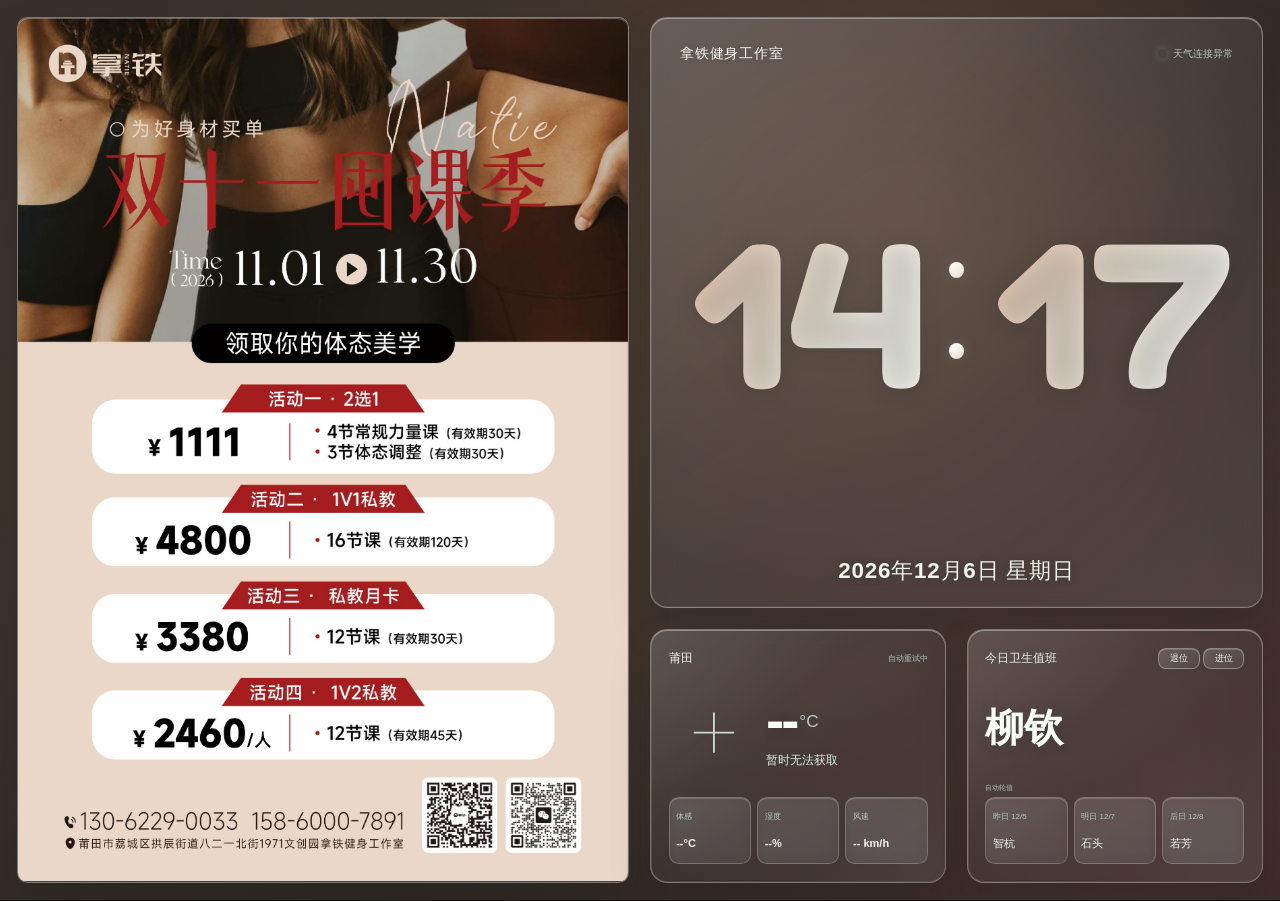
==== commit 82bbe9b3: "Restore Putian weather with fallback and offline cache (V2.10.7)" ====
--- a/index.html
+++ b/index.html
@@ -4,7 +4,7 @@
 <meta charset="utf-8">
 <meta name="viewport" content="width=device-width,initial-scale=1,viewport-fit=cover">
 <meta name="theme-color" content="#000000">
-<title>拿铁健身工作室 · V2.10.6 GitHub版</title>
+<title>拿铁健身工作室 · V2.10.7 GitHub版</title>
 <style>
     @font-face {
       font-family: "Fredoka Embedded";
@@ -532,7 +532,7 @@
 <input type="file" multiple accept=".jpg,.jpeg,.png,image/jpeg,image/png" id="posterUpload" aria-label="上传海报预览">
 <div class="settings-overlay" id="settingsOverlay" hidden>
  <div class="settings-dialog" role="dialog" aria-modal="true" aria-labelledby="settingsTitle">
-    <div class="settings-title" id="settingsTitle">海报设置 · V2.10.6 GitHub版</div>
+    <div class="settings-title" id="settingsTitle">海报设置 · V2.10.7 GitHub版</div>
    <p class="settings-subtitle">正在读取在线发布内容。</p>
    <button class="settings-btn" id="selectPosterBtn" type="button">打开管理后台</button>
    <button class="settings-btn" id="deletePosterBtn" type="button">删除当前海报</button>
@@ -553,6 +553,7 @@
       timezone: "Asia/Shanghai",
       weatherUpdateMinutes: 10,
       weatherTimeoutMs: 12000,
+      weatherRetryMinutes: [1, 2, 5],
       dutyRotation: ["待设置"],
       anchorDate: "2026-07-04",
       anchorPerson: "待设置"
@@ -921,19 +922,38 @@
       return map[Number(code)] || ["unavailable", "天气状态未知"];
     }
 
+    const weatherCooldown = new Map();
+    const weatherCacheKey = "latte.weather.v1:" + CONFIG.location + ":" + CONFIG.timezone;
+    let lastWeather = null;
+    let weatherFailures = 0;
+
     async function requestWeatherJson(url) {
-      const controller = typeof AbortController !== "undefined" ? new AbortController() : null;
-      const timer = controller ? setTimeout(function () { controller.abort(); }, CONFIG.weatherTimeoutMs) : null;
+      const host = url.split("/")[2];
+      if (Date.now() < (weatherCooldown.get(host) || 0)) throw new Error("接口暂时限流");
+
+      const controller = typeof AbortController === "undefined" ? null : new AbortController();
+      let timer;
+      const timeout = new Promise(function (_, reject) {
+        timer = setTimeout(function () {
+          reject(new Error("请求超时"));
+          if (controller) controller.abort();
+        }, CONFIG.weatherTimeoutMs);
+      });
+      const request = async function () {
+        const response = await fetch(url, { signal: controller ? controller.signal : undefined });
+        if (response.status === 429) {
+          const retryAfter = response.headers.get("Retry-After");
+          const delay = /^\d+$/.test(retryAfter || "") ? Number(retryAfter) * 1000 : Date.parse(retryAfter) - Date.now();
+          weatherCooldown.set(host, Date.now() + Math.max(60000, Number.isFinite(delay) ? delay : 600000));
+        }
+        if (!response.ok) throw new Error("HTTP " + response.status);
+        return response.json();
+      };
 
       try {
-        const response = await fetch(url, {
-          cache: "no-store",
-          signal: controller ? controller.signal : undefined
-        });
-        if (!response.ok) throw new Error("Weather request failed");
-        return await response.json();
+        return await Promise.race([request(), timeout]);
       } finally {
-        if (timer) clearTimeout(timer);
+        clearTimeout(timer);
       }
     }
 
@@ -945,7 +965,7 @@
       const location = String(CONFIG.location || "").trim();
 
       if (!key || !host || !location || key.indexOf("请填写") >= 0 || host.indexOf("请填写") >= 0) {
-        throw new Error("QWeather configuration is incomplete");
+        return null;
       }
 
       const url = "https://" + host + "/v7/weather/now" +
@@ -956,6 +976,7 @@
       if (String(data.code) !== "200" || !data.now) throw new Error("QWeather response error");
 
       return {
+        source: "和风天气",
         icon: qweatherIconName(data.now.icon),
         text: data.now.text || "天气状态未知",
         temperature: data.now.temp,
@@ -965,62 +986,134 @@
       };
     }
 
-    async function fetchOpenMeteo() {
-      const coordinates = String(CONFIG.location || "119.01,25.43").split(",").map(Number);
+    function weatherCoordinates() {
+      const coordinates = String(CONFIG.location).split(",").map(Number);
       const longitude = Number.isFinite(coordinates[0]) ? coordinates[0] : 119.01;
       const latitude = Number.isFinite(coordinates[1]) ? coordinates[1] : 25.43;
+      return { latitude, longitude };
+    }
+
+    async function fetchOpenMeteo() {
+      const coordinates = weatherCoordinates();
       const url = "https://api.open-meteo.com/v1/forecast" +
-        "?latitude=" + latitude +
-        "&longitude=" + longitude +
+        "?latitude=" + coordinates.latitude +
+        "&longitude=" + coordinates.longitude +
         "&current=temperature_2m,apparent_temperature,relative_humidity_2m,weather_code,wind_speed_10m" +
-        "&timezone=" + encodeURIComponent(CONFIG.timezone);
+        "&timezone=" + encodeURIComponent(CONFIG.timezone) + "&forecast_days=1";
       const data = await requestWeatherJson(url);
-      if (!data.current) throw new Error("Open-Meteo response error");
-
-      const weather = openMeteoWeather(data.current.weather_code);
+      const current = data.current;
+      if (!current || current.weather_code == null) throw new Error("天气数据缺失");
+
+      const weather = openMeteoWeather(current.weather_code);
       return {
-        icon: weather[0],
-        text: weather[1],
-        temperature: data.current.temperature_2m,
-        apparentTemperature: data.current.apparent_temperature,
-        humidity: data.current.relative_humidity_2m,
-        windSpeed: data.current.wind_speed_10m
+        source: "Open-Meteo", icon: weather[0], text: weather[1],
+        temperature: current.temperature_2m, apparentTemperature: current.apparent_temperature,
+        humidity: current.relative_humidity_2m, windSpeed: current.wind_speed_10m
       };
     }
 
-    function renderWeatherData(weather) {
+    async function fetchWttr() {
+      const coordinates = weatherCoordinates();
+      const url = "https://wttr.in/" + coordinates.latitude + "," + coordinates.longitude + "?format=j1";
+      const data = await requestWeatherJson(url);
+      const current = data.current_condition && data.current_condition[0];
+      if (!current) throw new Error("天气数据缺失");
+
+      const code = Number(current.weatherCode);
+      const groups = [
+        [[113], "sun", "晴"],
+        [[116], "partly", "局部多云"],
+        [[119, 122], "cloud", "阴 / 多云"],
+        [[125, 128, 131, 134, 137, 140, 143, 146, 149, 152, 155, 158, 161, 248, 260], "fog", "雾 / 霾"],
+        [[200, 386, 389, 392, 395], "storm", "雷暴"],
+        [[179, 227, 230, 323, 326, 329, 332, 335, 338, 368, 371], "snow", "雪"],
+        [[182, 185, 281, 284, 311, 314, 317, 320, 350, 362, 365, 374, 377], "snow", "雨夹雪 / 冻雨"],
+        [[176, 263, 266, 293, 296, 353], "drizzle", "小雨 / 阵雨"],
+        [[299, 302, 305, 308, 356, 359], "rain", "降雨"]
+      ];
+      const group = groups.find(function (entry) { return entry[0].indexOf(code) >= 0; });
+
+      return {
+        source: "wttr.in", icon: group ? group[1] : "unavailable", text: group ? group[2] : "天气状态未知",
+        temperature: current.temp_C, apparentTemperature: current.FeelsLikeC,
+        humidity: current.humidity, windSpeed: current.windspeedKmph
+      };
+    }
+
+    function validWeather(weather) {
+      if (!weather || !ICONS[weather.icon] || typeof weather.text !== "string" ||
+          ["和风天气", "Open-Meteo", "wttr.in"].indexOf(weather.source) < 0) return false;
+      return ["temperature", "apparentTemperature", "humidity", "windSpeed"].every(function (key) {
+        const value = weather[key];
+        return (typeof value === "number" || (typeof value === "string" && value.trim() !== "")) &&
+          Number.isFinite(Number(value));
+      }) && Number(weather.humidity) >= 0 && Number(weather.humidity) <= 100 && Number(weather.windSpeed) >= 0;
+    }
+
+    function renderWeatherData(record, stale) {
+      const weather = record.weather;
       setWeatherIcon(weather.icon);
       document.getElementById("weatherText").textContent = weather.text;
       document.getElementById("temperature").textContent = weatherNumber(weather.temperature, "");
       document.getElementById("apparentTemp").textContent = weatherNumber(weather.apparentTemperature, "°C");
       document.getElementById("humidity").textContent = weatherNumber(weather.humidity, "%");
       document.getElementById("windSpeed").textContent = weatherNumber(weather.windSpeed, " km/h");
-      const parts = getZonedParts();
-      document.getElementById("weatherUpdated").textContent = parts.hour + ":" + parts.minute + " 更新";
-      setConnectionState(true);
+      const parts = getZonedParts(new Date(record.updatedAt));
+      const updated = document.getElementById("weatherUpdated");
+      const time = parts.hour + ":" + parts.minute;
+      updated.textContent = stale ? Number(parts.month) + "/" + Number(parts.day) + " " + time + " 缓存" : time + " 更新";
+      updated.dataset.source = weather.source;
+      updated.title = "天气来源：" + weather.source;
+      setConnectionState(!stale);
+    }
+
+    function loadCachedWeather() {
+      try {
+        const cached = JSON.parse(window.localStorage.getItem(weatherCacheKey));
+        if (cached && Number.isFinite(cached.updatedAt) && cached.updatedAt > 0 &&
+            cached.updatedAt <= Date.now() && validWeather(cached.weather)) {
+          lastWeather = cached;
+          renderWeatherData(cached, true);
+        }
+      } catch (error) {
+        // Weather can still load in sessions without persistent storage.
+      }
     }
 
     async function updateWeather() {
-      try {
-        let weather;
+      const sources = [["和风天气", fetchQWeather], ["Open-Meteo", fetchOpenMeteo], ["wttr.in", fetchWttr]];
+      for (const source of sources) {
         try {
-          weather = await fetchQWeather();
-        } catch (qweatherError) {
-          weather = await fetchOpenMeteo();
+          const weather = await source[1]();
+          if (weather === null) continue;
+          if (!validWeather(weather)) throw new Error("天气数据无效");
+          lastWeather = { weather, updatedAt: Date.now() };
+          try {
+            window.localStorage.setItem(weatherCacheKey, JSON.stringify(lastWeather));
+          } catch (error) {
+            // An active screen can still keep its latest weather in memory.
+          }
+          renderWeatherData(lastWeather, false);
+          weatherFailures = 0;
+          scheduleFit();
+          setTimeout(updateWeather, CONFIG.weatherUpdateMinutes * 60000);
+          return;
+        } catch (error) {
+          console.warn("天气请求失败", source[0], error.message);
         }
-        renderWeatherData(weather);
-      } catch (error) {
-        setWeatherIcon("unavailable");
-        document.getElementById("weatherText").textContent = "网络异常";
-        document.getElementById("weatherUpdated").textContent = "等待下次更新";
-        document.getElementById("temperature").textContent = "--";
-        document.getElementById("apparentTemp").textContent = "--°C";
-        document.getElementById("humidity").textContent = "--%";
-        document.getElementById("windSpeed").textContent = "-- km/h";
+      }
+
+      if (lastWeather) {
+        renderWeatherData(lastWeather, true);
+      } else {
+        document.getElementById("weatherText").textContent = "暂时无法获取";
+        document.getElementById("weatherUpdated").textContent = "自动重试中";
         setConnectionState(false);
-      } finally {
-        scheduleFit();
-      }
+      }
+      scheduleFit();
+      const delay = CONFIG.weatherRetryMinutes[weatherFailures] || CONFIG.weatherUpdateMinutes;
+      weatherFailures = Math.min(weatherFailures + 1, CONFIG.weatherRetryMinutes.length);
+      setTimeout(updateWeather, delay * 60000);
     }
 
     function initAutoFit() {
@@ -1190,7 +1283,7 @@
       document.documentElement.style.setProperty('background-color',spec.deep,'important');
       v210PaintClock(spec.clockColors,spec.colonEnd);
       document.documentElement.dataset.posterTheme=spec.key;
-      document.documentElement.dataset.posterThemeVersion='2.10.6-github';
+      document.documentElement.dataset.posterThemeVersion='2.10.7-github';
       v210CommittedColor=spec.key==='default'?V29_DEFAULT_COLOR:spec.key;
       v210TargetColor=v210CommittedColor;v210AnimationState='idle';
       v210Trace('theme-committed',{color:v210CommittedColor,posterId:v210TargetPosterId},true);
@@ -1442,7 +1535,7 @@
       const screenStyle=screen?getComputedStyle(screen):null;
       const bounds=layer&&layer.getBoundingClientRect?layer.getBoundingClientRect():null;
       const spec=v29ThemeSpec(v210TargetColor);
-      return {version:'2.10.6 GitHub',selfTest:diagnosticSelfTesting,index:carouselIndex,count:carouselPosters.length,
+      return {version:'2.10.7 GitHub',selfTest:diagnosticSelfTesting,index:carouselIndex,count:carouselPosters.length,
         posterId:current.id||'',targetId:v210TargetPosterId,nextId:next.id||'',currentColor:current.color||null,
         targetColor:v210TargetColor,committedColor:v210CommittedColor,nextColor:next.color||null,
         animation:v210AnimationState,job:v210ThemeJob,revision:carouselRevision,busy:carouselBusy,
@@ -1626,12 +1719,12 @@
       fitPosterToContentHeight();
       initAutoFit();
       renderClockAndDuty();
+      loadCachedWeather();
       updateWeather();
 
       setTimeout(scheduleFit, 200);
       setTimeout(scheduleFit, 1200);
       setInterval(renderClockAndDuty, 1000);
-      setInterval(updateWeather, CONFIG.weatherUpdateMinutes * 60 * 1000);
     }
 
     init();
